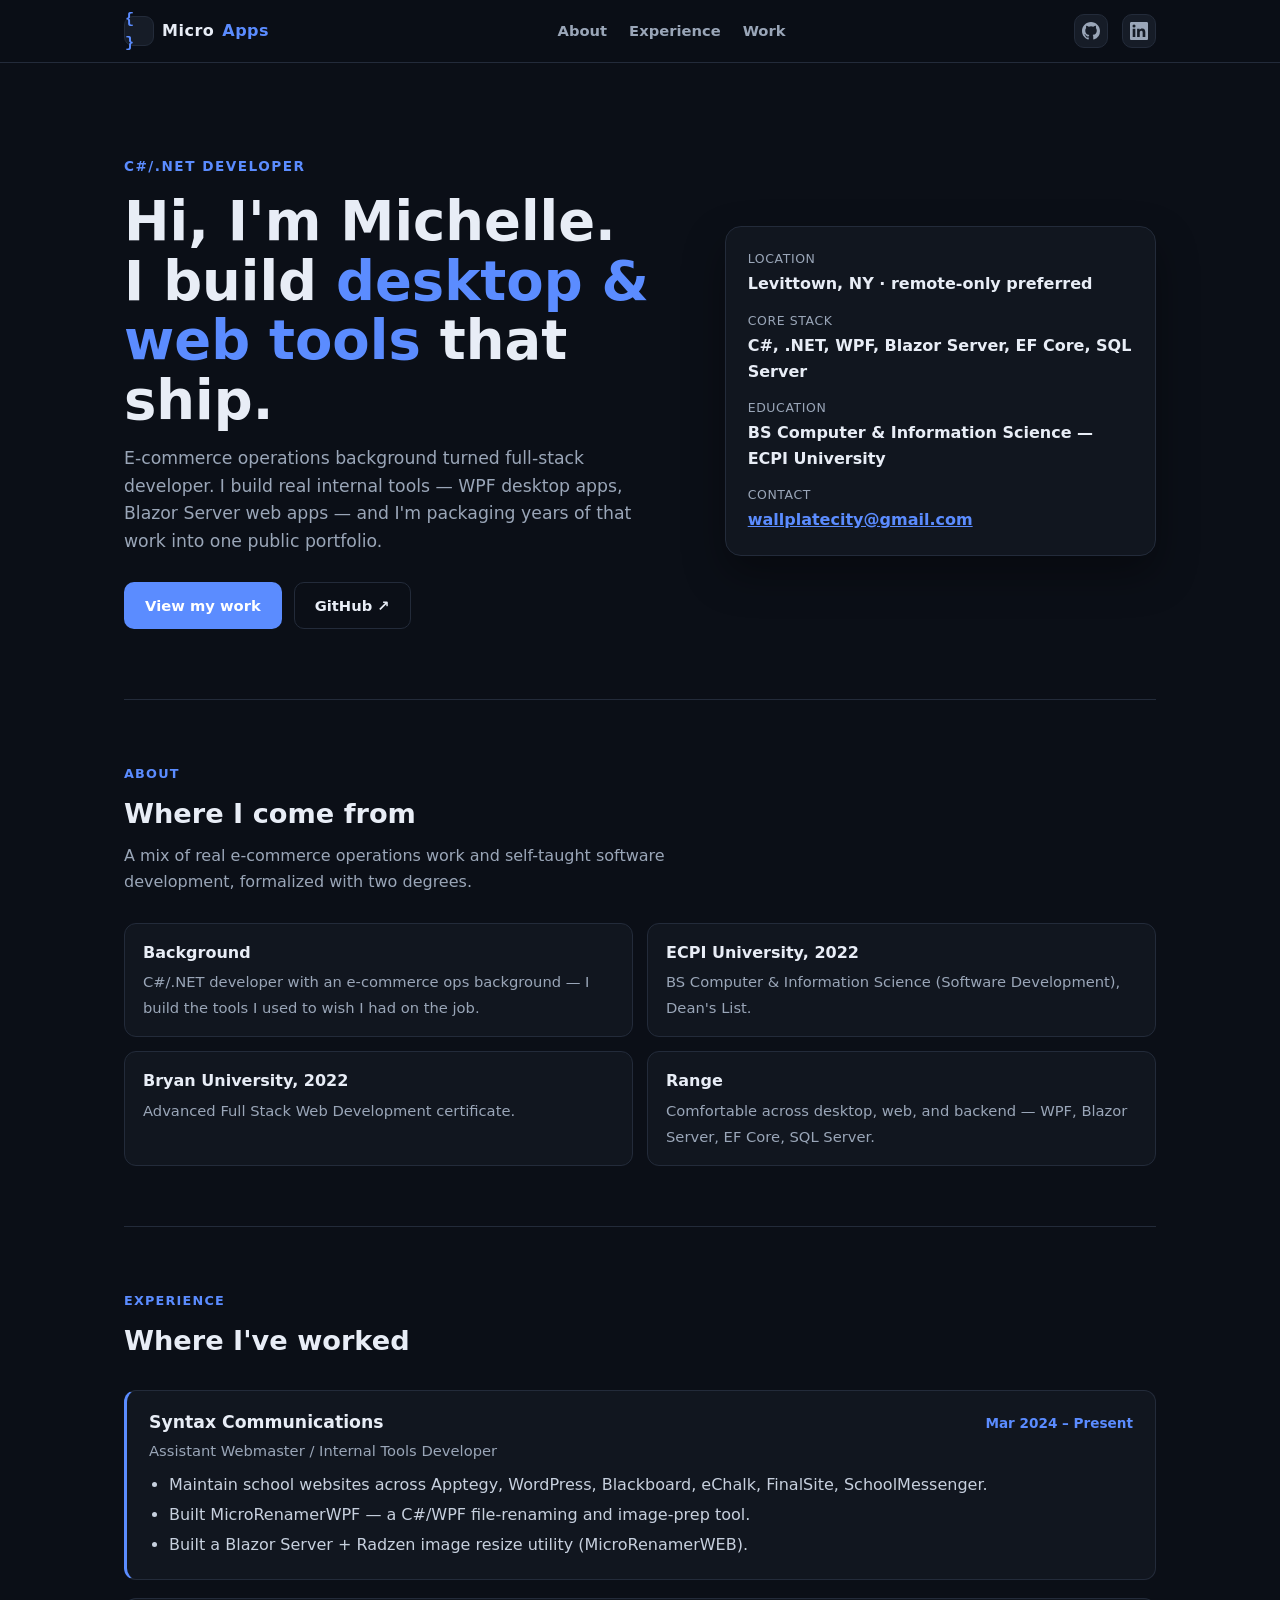
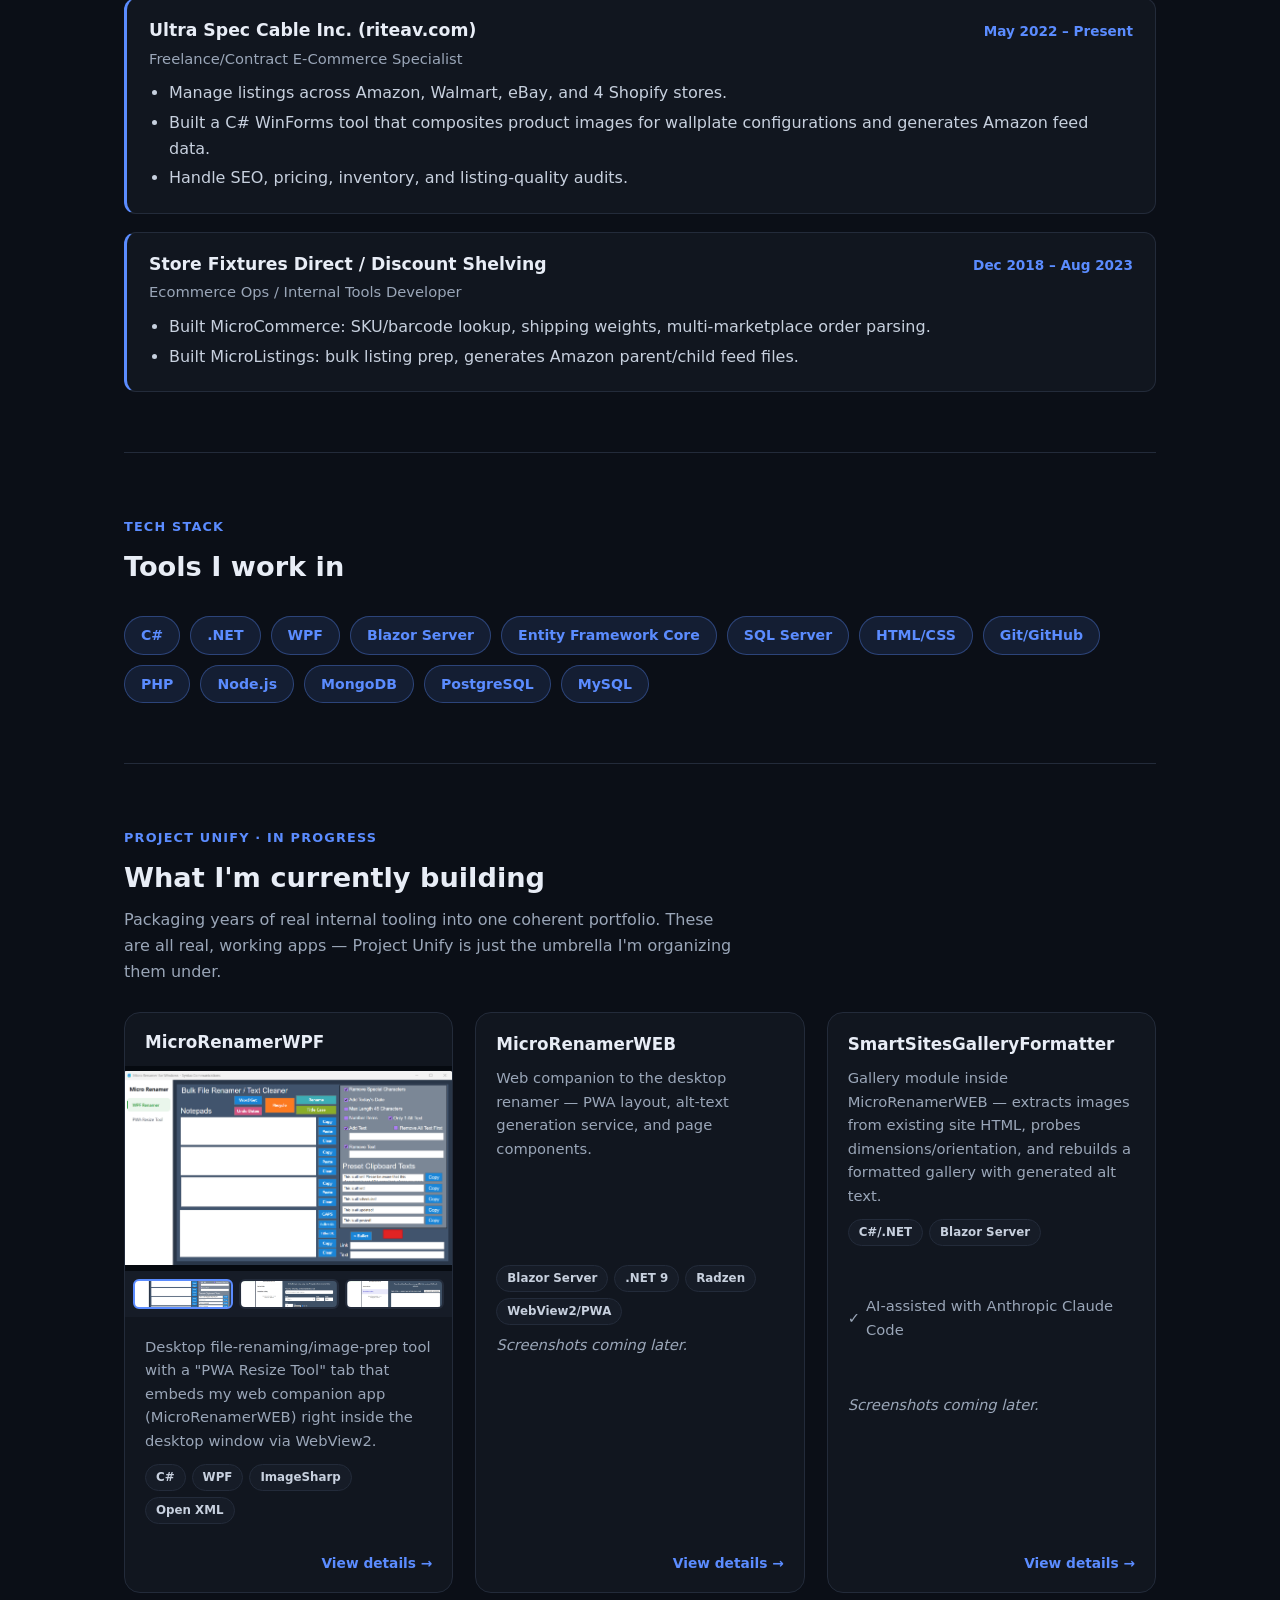
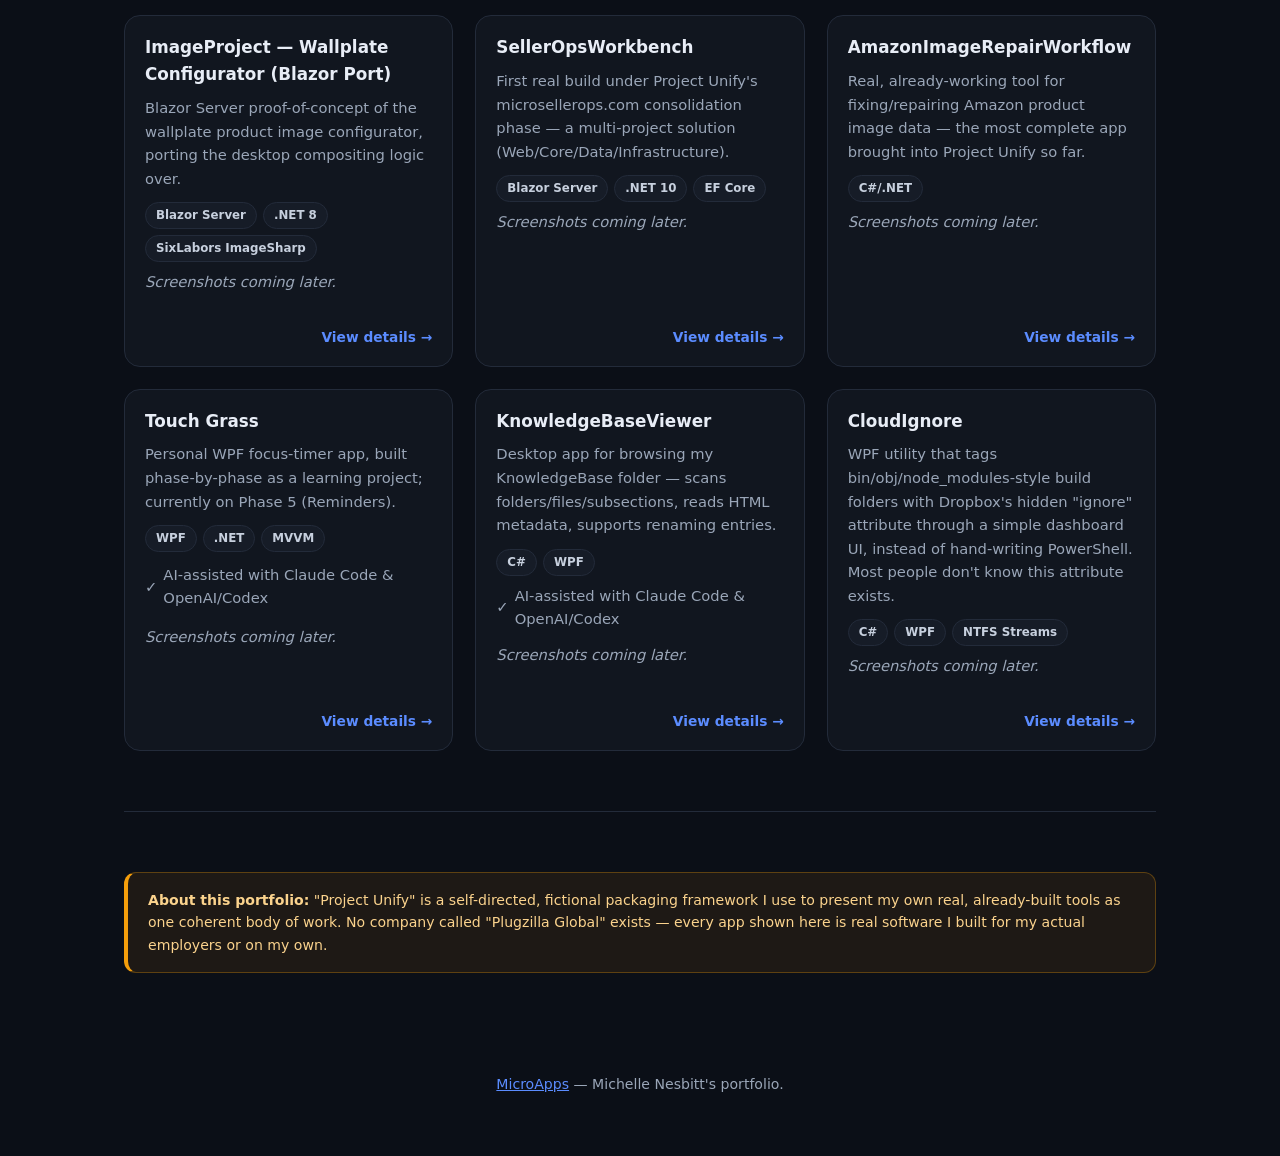
==== index.html @ 8a6542ff "Remove Contact link from nav" ====
<!DOCTYPE html>
<html lang="en">
<head>
<meta charset="UTF-8" />
<meta name="viewport" content="width=device-width, initial-scale=1" />
<title>Michelle Nesbitt — MicroApps</title>
<link rel="icon" href="favicon.svg" type="image/svg+xml" />
<link rel="stylesheet" href="styles.css" />
</head>
<body>

<a href="#main" class="skip-link">Skip to content</a>

<header class="nav">
  <div class="nav-inner">
    <a class="nav-logo" href="https://m1sh3ll.github.io/"><span class="brand-mark">{ }</span>Micro<span>Apps</span></a>
    <ul class="nav-links">
      <li><a href="#about">About</a></li>
      <li><a href="#experience">Experience</a></li>
      <li><a href="#work">Work</a></li>
    </ul>
    <div class="social-links">
      <a href="https://github.com/m1sh3ll" target="_blank" rel="noopener" aria-label="GitHub">
        <svg viewBox="0 0 16 16"><path d="M8 0C3.58 0 0 3.58 0 8c0 3.54 2.29 6.53 5.47 7.59.4.07.55-.17.55-.38 0-.19-.01-.82-.01-1.49-2.01.37-2.53-.49-2.69-.94-.09-.23-.48-.94-.82-1.13-.28-.15-.68-.52-.01-.53.63-.01 1.08.58 1.23.82.72 1.21 1.87.87 2.33.66.07-.52.28-.87.51-1.07-1.78-.2-3.64-.89-3.64-3.95 0-.87.31-1.59.82-2.15-.08-.2-.36-1.02.08-2.12 0 0 .67-.21 2.2.82a7.6 7.6 0 0 1 4 0c1.53-1.04 2.2-.82 2.2-.82.44 1.1.16 1.92.08 2.12.51.56.82 1.27.82 2.15 0 3.07-1.87 3.75-3.65 3.95.29.25.54.73.54 1.48 0 1.07-.01 1.93-.01 2.2 0 .21.15.46.55.38A8.01 8.01 0 0 0 16 8c0-4.42-3.58-8-8-8Z"/></svg>
      </a>
      <a href="https://www.linkedin.com/in/m1sh3ll3/" target="_blank" rel="noopener" aria-label="LinkedIn">
        <svg viewBox="0 0 16 16"><path d="M14.82 0H1.18C.53 0 0 .53 0 1.18v13.64C0 15.47.53 16 1.18 16h13.64c.65 0 1.18-.53 1.18-1.18V1.18C16 .53 15.47 0 14.82 0ZM4.75 13.4H2.4V6h2.35v7.4ZM3.58 4.98a1.36 1.36 0 1 1 0-2.72 1.36 1.36 0 0 1 0 2.72ZM13.6 13.4h-2.35V9.8c0-.86-.02-1.96-1.2-1.96-1.2 0-1.39.94-1.39 1.9v3.66H6.31V6h2.26v1.01h.03c.31-.59 1.08-1.21 2.22-1.21 2.37 0 2.81 1.56 2.81 3.59v3.99Z"/></svg>
      </a>
    </div>
  </div>
</header>

<main id="main">

  <section class="hero" id="top">
    <div>
      <span class="hero-eyebrow">C#/.NET Developer</span>
      <h1>Hi, I'm Michelle.<br />I build <span class="accent">desktop &amp; web tools</span> that ship.</h1>
      <p class="lead">E-commerce operations background turned full-stack developer. I build real internal tools — WPF desktop apps, Blazor Server web apps — and I'm packaging years of that work into one public portfolio.</p>
      <div class="hero-actions">
        <a class="btn btn-primary" href="#work">View my work</a>
        <a class="btn btn-secondary" href="https://github.com/m1sh3ll">GitHub ↗</a>
      </div>
    </div>
    <div class="hero-card">
      <dl>
        <div><dt>Location</dt><dd>Levittown, NY · remote-only preferred</dd></div>
        <div><dt>Core Stack</dt><dd>C#, .NET, WPF, Blazor Server, EF Core, SQL Server</dd></div>
        <div><dt>Education</dt><dd>BS Computer &amp; Information Science — ECPI University</dd></div>
        <div><dt>Contact</dt><dd><a href="mailto:wallplatecity@gmail.com">wallplatecity@gmail.com</a></dd></div>
      </dl>
    </div>
  </section>

  <section id="about">
    <div class="section-head">
      <span class="section-eyebrow">About</span>
      <h2>Where I come from</h2>
      <p>A mix of real e-commerce operations work and self-taught software development, formalized with two degrees.</p>
    </div>
    <div class="about-grid">
      <div class="about-item"><strong>Background</strong><span>C#/.NET developer with an e-commerce ops background — I build the tools I used to wish I had on the job.</span></div>
      <div class="about-item"><strong>ECPI University, 2022</strong><span>BS Computer &amp; Information Science (Software Development), Dean's List.</span></div>
      <div class="about-item"><strong>Bryan University, 2022</strong><span>Advanced Full Stack Web Development certificate.</span></div>
      <div class="about-item"><strong>Range</strong><span>Comfortable across desktop, web, and backend — WPF, Blazor Server, EF Core, SQL Server.</span></div>
    </div>
  </section>

  <section id="experience">
    <div class="section-head">
      <span class="section-eyebrow">Experience</span>
      <h2>Where I've worked</h2>
    </div>
    <div class="timeline">
      <div class="job">
        <div class="job-head"><h3>Syntax Communications</h3><span class="job-period">Mar 2024 – Present</span></div>
        <p class="job-role">Assistant Webmaster / Internal Tools Developer</p>
        <ul>
          <li>Maintain school websites across Apptegy, WordPress, Blackboard, eChalk, FinalSite, SchoolMessenger.</li>
          <li>Built MicroRenamerWPF — a C#/WPF file-renaming and image-prep tool.</li>
          <li>Built a Blazor Server + Radzen image resize utility (MicroRenamerWEB).</li>
        </ul>
      </div>
      <div class="job">
        <div class="job-head"><h3>Ultra Spec Cable Inc. (riteav.com)</h3><span class="job-period">May 2022 – Present</span></div>
        <p class="job-role">Freelance/Contract E-Commerce Specialist</p>
        <ul>
          <li>Manage listings across Amazon, Walmart, eBay, and 4 Shopify stores.</li>
          <li>Built a C# WinForms tool that composites product images for wallplate configurations and generates Amazon feed data.</li>
          <li>Handle SEO, pricing, inventory, and listing-quality audits.</li>
        </ul>
      </div>
      <div class="job">
        <div class="job-head"><h3>Store Fixtures Direct / Discount Shelving</h3><span class="job-period">Dec 2018 – Aug 2023</span></div>
        <p class="job-role">Ecommerce Ops / Internal Tools Developer</p>
        <ul>
          <li>Built MicroCommerce: SKU/barcode lookup, shipping weights, multi-marketplace order parsing.</li>
          <li>Built MicroListings: bulk listing prep, generates Amazon parent/child feed files.</li>
        </ul>
      </div>
    </div>
  </section>

  <section id="stack">
    <div class="section-head">
      <span class="section-eyebrow">Tech Stack</span>
      <h2>Tools I work in</h2>
    </div>
    <div class="skill-row">
      <span class="skill">C#</span><span class="skill">.NET</span><span class="skill">WPF</span>
      <span class="skill">Blazor Server</span><span class="skill">Entity Framework Core</span>
      <span class="skill">SQL Server</span><span class="skill">HTML/CSS</span><span class="skill">Git/GitHub</span>
      <span class="skill">PHP</span><span class="skill">Node.js</span><span class="skill">MongoDB</span>
      <span class="skill">PostgreSQL</span><span class="skill">MySQL</span>
    </div>
  </section>

  <section id="work">
    <div class="section-head">
      <span class="section-eyebrow">Project Unify · In Progress</span>
      <h2>What I'm currently building</h2>
      <p>Packaging years of real internal tooling into one coherent portfolio. These are all real, working apps — Project Unify is just the umbrella I'm organizing them under.</p>
    </div>

    <div class="project-grid">

      <article class="card">
        <div class="card-title"><h3>MicroRenamerWPF</h3></div>
        <div class="card-media" data-slideshow="mrw">
          <img id="mrwSlide1" class="active" src="images/MicroRenamerWPF-Screenshot1.png" alt="MicroRenamerWPF main renamer view" />
          <img id="mrwSlide2" src="images/MicroRenamerWPF-Screenshot2.png" alt="MicroRenamerWEB PWA tab" />
          <img id="mrwSlide3" src="images/MicroRenamerWPF-Screenshot3.png" alt="SmartSitesGalleryFormatter PWA tab" />
        </div>
        <div class="card-thumbs" data-thumbs="mrw">
          <button type="button" class="active" data-slide="mrwSlide1" style="background-image:url('images/MicroRenamerWPF-Screenshot1.png')" aria-label="Show MicroRenamerWPF"></button>
          <button type="button" data-slide="mrwSlide2" style="background-image:url('images/MicroRenamerWPF-Screenshot2.png')" aria-label="Show MicroRenamerWEB"></button>
          <button type="button" data-slide="mrwSlide3" style="background-image:url('images/MicroRenamerWPF-Screenshot3.png')" aria-label="Show SmartSitesGalleryFormatter"></button>
        </div>
        <div class="card-body">
          <p>Desktop file-renaming/image-prep tool with a "PWA Resize Tool" tab that embeds my web companion app (MicroRenamerWEB) right inside the desktop window via WebView2.</p>
          <div class="card-badges">
            <span class="card-badge">C#</span><span class="card-badge">WPF</span>
            <span class="card-badge">ImageSharp</span><span class="card-badge">Open XML</span>
          </div>
        </div>
        <div class="card-footer"><a class="card-link" href="apps/microrenamerwpf.html">View details →</a></div>
      </article>

      <article class="card">
        <div class="card-body">
          <h3>MicroRenamerWEB</h3>
          <p>Web companion to the desktop renamer — PWA layout, alt-text generation service, and page components.</p>
          <div class="card-badges">
            <span class="card-badge">Blazor Server</span><span class="card-badge">.NET 9</span>
            <span class="card-badge">Radzen</span><span class="card-badge">WebView2/PWA</span>
          </div>
          <p class="coming-later">Screenshots coming later.</p>
        </div>
        <div class="card-footer"><a class="card-link" href="apps/microrenamerweb.html">View details →</a></div>
      </article>

      <article class="card">
        <div class="card-body">
          <h3>SmartSitesGalleryFormatter</h3>
          <p>Gallery module inside MicroRenamerWEB — extracts images from existing site HTML, probes dimensions/orientation, and rebuilds a formatted gallery with generated alt text.</p>
          <div class="card-badges">
            <span class="card-badge">C#/.NET</span><span class="card-badge">Blazor Server</span>
          </div>
          <p class="ai-note">AI-assisted with Anthropic Claude Code</p>
          <p class="coming-later">Screenshots coming later.</p>
        </div>
        <div class="card-footer"><a class="card-link" href="apps/smartsitesgalleryformatter.html">View details →</a></div>
      </article>

      <article class="card">
        <div class="card-body">
          <h3>ImageProject — Wallplate Configurator (Blazor Port)</h3>
          <p>Blazor Server proof-of-concept of the wallplate product image configurator, porting the desktop compositing logic over.</p>
          <div class="card-badges">
            <span class="card-badge">Blazor Server</span><span class="card-badge">.NET 8</span>
            <span class="card-badge">SixLabors ImageSharp</span>
          </div>
          <p class="coming-later">Screenshots coming later.</p>
        </div>
        <div class="card-footer"><a class="card-link" href="apps/imageproject.html">View details →</a></div>
      </article>

      <article class="card">
        <div class="card-body">
          <h3>SellerOpsWorkbench</h3>
          <p>First real build under Project Unify's microsellerops.com consolidation phase — a multi-project solution (Web/Core/Data/Infrastructure).</p>
          <div class="card-badges">
            <span class="card-badge">Blazor Server</span><span class="card-badge">.NET 10</span><span class="card-badge">EF Core</span>
          </div>
          <p class="coming-later">Screenshots coming later.</p>
        </div>
        <div class="card-footer"><a class="card-link" href="apps/sellerops-workbench.html">View details →</a></div>
      </article>

      <article class="card">
        <div class="card-body">
          <h3>AmazonImageRepairWorkflow</h3>
          <p>Real, already-working tool for fixing/repairing Amazon product image data — the most complete app brought into Project Unify so far.</p>
          <div class="card-badges"><span class="card-badge">C#/.NET</span></div>
          <p class="coming-later">Screenshots coming later.</p>
        </div>
        <div class="card-footer"><a class="card-link" href="apps/amazonimagerepairworkflow.html">View details →</a></div>
      </article>

      <article class="card">
        <div class="card-body">
          <h3>Touch Grass</h3>
          <p>Personal WPF focus-timer app, built phase-by-phase as a learning project; currently on Phase 5 (Reminders).</p>
          <div class="card-badges">
            <span class="card-badge">WPF</span><span class="card-badge">.NET</span><span class="card-badge">MVVM</span>
          </div>
          <p class="ai-note">AI-assisted with Claude Code &amp; OpenAI/Codex</p>
          <p class="coming-later">Screenshots coming later.</p>
        </div>
        <div class="card-footer"><a class="card-link" href="apps/touchgrass.html">View details →</a></div>
      </article>

      <article class="card">
        <div class="card-body">
          <h3>KnowledgeBaseViewer</h3>
          <p>Desktop app for browsing my KnowledgeBase folder — scans folders/files/subsections, reads HTML metadata, supports renaming entries.</p>
          <div class="card-badges"><span class="card-badge">C#</span><span class="card-badge">WPF</span></div>
          <p class="ai-note">AI-assisted with Claude Code &amp; OpenAI/Codex</p>
          <p class="coming-later">Screenshots coming later.</p>
        </div>
        <div class="card-footer"><a class="card-link" href="apps/knowledgebaseviewer.html">View details →</a></div>
      </article>

      <article class="card">
        <div class="card-body">
          <h3>CloudIgnore</h3>
          <p>WPF utility that tags bin/obj/node_modules-style build folders with Dropbox's hidden "ignore" attribute through a simple dashboard UI, instead of hand-writing PowerShell. Most people don't know this attribute exists.</p>
          <div class="card-badges"><span class="card-badge">C#</span><span class="card-badge">WPF</span><span class="card-badge">NTFS Streams</span></div>
          <p class="coming-later">Screenshots coming later.</p>
        </div>
        <div class="card-footer"><a class="card-link" href="apps/cloudignore.html">View details →</a></div>
      </article>

    </div>
  </section>

  <section id="contact">
    <div class="disclosure">
      <strong>About this portfolio:</strong> "Project Unify" is a self-directed, fictional packaging framework I use to present my own real, already-built tools as one coherent body of work. No company called "Plugzilla Global" exists — every app shown here is real software I built for my actual employers or on my own.
    </div>
  </section>

</main>

<footer><a href="https://m1sh3ll.github.io/" target="_blank" rel="noopener">MicroApps</a> — Michelle Nesbitt's portfolio.</footer>

<script src="script.js"></script>

</body>
</html>
---- styles.css ----
:root {
  --bg: #0b0f17;
  --paper: #11161f;
  --paper-soft: #161c27;
  --ink: #e8edf6;
  --muted: #9aa6b8;
  --line: #232b3a;
  --accent: #5b8cff;
  --accent-soft: rgba(91, 140, 255, 0.12);
  --accent-line: rgba(91, 140, 255, 0.35);
  --success: #34d399;
  --warning: #f59e0b;
  --shadow: 0 18px 40px rgba(0,0,0,0.35);
  --radius: 16px;
}

* { box-sizing: border-box; }
html { scroll-behavior: smooth; }
body {
  margin: 0;
  background: var(--bg);
  color: var(--ink);
  font-family: "Segoe UI", system-ui, Arial, sans-serif;
  line-height: 1.6;
}

a { color: var(--accent); }

.skip-link {
  position: absolute; left: -999px; top: 0;
  background: var(--accent); color: #fff; padding: 10px 16px; border-radius: 8px; z-index: 100;
}
.skip-link:focus { left: 12px; top: 12px; }

:focus-visible { outline: 2px solid var(--accent); outline-offset: 3px; }

/* ---------- Nav ---------- */
header.nav {
  position: sticky; top: 0; z-index: 20;
  background: rgba(11, 15, 23, 0.85);
  backdrop-filter: blur(10px);
  border-bottom: 1px solid var(--line);
}
.nav-inner {
  max-width: 1080px; margin: 0 auto;
  display: flex; align-items: center; justify-content: space-between;
  padding: 14px 24px;
}
.nav-logo { display: inline-flex; align-items: center; gap: 8px; font-weight: 800; color: var(--ink); text-decoration: none; letter-spacing: 0.5px; }
.nav-logo span { color: var(--accent); }
.brand-mark {
  display: inline-flex; align-items: center; justify-content: center;
  width: 30px; height: 30px; border-radius: 9px; background: var(--paper-soft);
  border: 1px solid var(--line); color: var(--accent);
  font-family: Consolas, monospace; font-weight: 800; font-size: 0.95rem;
}
.nav-links { display: flex; gap: 22px; list-style: none; margin: 0; padding: 0; }
.nav-links a { color: var(--muted); text-decoration: none; font-weight: 600; font-size: 0.92rem; }
.nav-links a:hover { color: var(--ink); }
.nav-cta {
  background: var(--accent); color: #fff; padding: 8px 16px; border-radius: 999px;
  font-weight: 700; font-size: 0.88rem; text-decoration: none;
}
.nav-toggle { display: none; }

.social-links { display: flex; align-items: center; gap: 14px; }
.social-links a {
  display: inline-flex; align-items: center; justify-content: center;
  width: 34px; height: 34px; border-radius: 10px;
  color: var(--muted); border: 1px solid var(--line); background: var(--paper-soft, var(--paper));
  transition: color 0.15s ease, border-color 0.15s ease;
}
.social-links a:hover { color: var(--accent); border-color: var(--accent-line); }
.social-links svg { width: 18px; height: 18px; fill: currentColor; }

.detail-topbar { display: flex; align-items: center; justify-content: space-between; margin: 24px 0 0; }
.detail-topbar .back-link { margin: 0; }

/* ---------- Hero ---------- */
main { max-width: 1080px; margin: 0 auto; padding: 0 24px; }

.hero {
  padding: 90px 0 70px;
  display: grid;
  grid-template-columns: 1.3fr 1fr;
  gap: 40px;
  align-items: center;
}
.hero-eyebrow {
  display: inline-block; color: var(--accent); font-weight: 700; font-size: 0.85rem;
  letter-spacing: 1.5px; text-transform: uppercase; margin-bottom: 14px;
}
.hero h1 { font-size: clamp(2.2rem, 5vw, 3.4rem); margin: 0 0 14px; line-height: 1.1; }
.hero h1 .accent { color: var(--accent); }
.hero p.lead { color: var(--muted); font-size: 1.08rem; max-width: 520px; margin: 0 0 26px; }
.hero-actions { display: flex; gap: 12px; flex-wrap: wrap; }
.btn {
  display: inline-flex; align-items: center; gap: 8px;
  padding: 11px 20px; border-radius: 10px; font-weight: 700; font-size: 0.92rem;
  text-decoration: none; border: 1px solid transparent;
}
.btn-primary { background: var(--accent); color: #fff; }
.btn-primary:hover { background: #4877e6; }
.btn-secondary { background: transparent; color: var(--ink); border-color: var(--line); }
.btn-secondary:hover { border-color: var(--accent); color: var(--accent); }

.hero-card {
  background: var(--paper); border: 1px solid var(--line); border-radius: var(--radius);
  padding: 22px; box-shadow: var(--shadow);
}
.hero-card dl { margin: 0; display: grid; gap: 14px; }
.hero-card dt { font-size: 0.78rem; color: var(--muted); text-transform: uppercase; letter-spacing: 0.6px; margin-bottom: 2px; }
.hero-card dd { margin: 0; font-weight: 650; }

/* ---------- Section shell ---------- */
section { padding: 60px 0; border-top: 1px solid var(--line); }
section:first-of-type { border-top: none; }
.section-head { margin-bottom: 28px; }
.section-eyebrow { color: var(--accent); font-weight: 700; font-size: 0.8rem; letter-spacing: 1.2px; text-transform: uppercase; }
.section-head h2 { margin: 6px 0 8px; font-size: 1.7rem; }
.section-head p { color: var(--muted); margin: 0; max-width: 620px; }

/* ---------- About ---------- */
.about-grid { display: grid; grid-template-columns: repeat(2, 1fr); gap: 14px; }
.about-item {
  background: var(--paper); border: 1px solid var(--line); border-radius: 12px; padding: 16px 18px;
}
.about-item strong { display: block; color: var(--ink); margin-bottom: 4px; }
.about-item span { color: var(--muted); font-size: 0.92rem; }

/* ---------- Experience timeline ---------- */
.timeline { display: grid; gap: 18px; }
.job {
  background: var(--paper); border: 1px solid var(--line); border-left: 3px solid var(--accent);
  border-radius: 12px; padding: 18px 22px;
}
.job-head { display: flex; justify-content: space-between; align-items: baseline; gap: 12px; flex-wrap: wrap; }
.job h3 { margin: 0; font-size: 1.08rem; }
.job-period { color: var(--accent); font-size: 0.85rem; font-weight: 700; }
.job-role { color: var(--muted); font-size: 0.92rem; margin: 2px 0 10px; }
.job ul { margin: 0; padding-left: 20px; color: #c7d0de; }
.job li { margin: 4px 0; }

/* ---------- Skills ---------- */
.skill-row { display: flex; flex-wrap: wrap; gap: 10px; }
.skill {
  background: var(--accent-soft); border: 1px solid var(--accent-line); color: var(--accent);
  border-radius: 999px; padding: 7px 16px; font-size: 0.88rem; font-weight: 650;
}

/* ---------- Project grid ---------- */
.project-grid { display: grid; grid-template-columns: repeat(auto-fit, minmax(300px, 1fr)); gap: 22px; }
.card {
  background: var(--paper); border: 1px solid var(--line); border-radius: var(--radius);
  overflow: hidden; display: flex; flex-direction: column;
  transition: transform 0.18s ease, border-color 0.18s ease;
}
.card:hover { transform: translateY(-4px); border-color: var(--accent-line); }
.card-title { padding: 16px 20px 0; }
.card-title h3 { margin: 0; font-size: 1.05rem; color: var(--ink); }
.card-media {
  position: relative; aspect-ratio: 16/10; background: #060a10; overflow: hidden;
  margin-top: 10px;
}
.card-media img {
  position: absolute; inset: 0; width: 100%; height: 100%; object-fit: contain;
  opacity: 0; transition: opacity 0.25s ease;
}
.card-media img.active { opacity: 1; }
.card-thumbs { display: flex; gap: 6px; padding: 8px; background: var(--paper-soft); }
.card-thumbs button {
  flex: 1; height: 30px; border-radius: 6px; border: 2px solid var(--line);
  background-size: cover; background-position: center; cursor: pointer; padding: 0;
}
.card-thumbs button.active, .card-thumbs button:hover { border-color: var(--accent); }
.card-thumbs button:focus-visible { outline: 2px solid var(--accent); outline-offset: 2px; }
.card-body { padding: 18px 20px 20px; flex: 1; display: flex; flex-direction: column; }
.card-body h3 { margin: 0 0 8px; font-size: 1.05rem; }
.card-body p { color: var(--muted); font-size: 0.92rem; margin: 0 0 12px; flex: 1; }
.card-badges { display: flex; flex-wrap: wrap; gap: 6px; margin-bottom: 8px; }
.card-badge { background: var(--paper-soft); border: 1px solid var(--line); color: #c7d0de; border-radius: 999px; padding: 3px 10px; font-size: 0.74rem; font-weight: 600; }
.ai-note { display: flex; align-items: center; gap: 6px; font-size: 0.8rem; color: var(--success); margin-top: 4px; }
.ai-note::before { content: "✓"; font-weight: 800; }

.coming-later { font-size: 0.78rem; color: var(--muted); font-style: italic; margin: 4px 0 0; }
.card-footer { display: flex; justify-content: flex-end; padding: 0 20px 18px; }
.card-link {
  font-weight: 700; font-size: 0.86rem; text-decoration: none; color: var(--accent);
  display: inline-flex; align-items: center; gap: 4px;
}
.card-link:hover { text-decoration: underline; }

/* ---------- Disclosure / footer ---------- */
.disclosure {
  background: rgba(245, 158, 11, 0.08); border: 1px solid rgba(245, 158, 11, 0.3);
  border-left: 4px solid var(--warning); border-radius: 12px; padding: 16px 20px;
  color: #fbd38d; font-size: 0.88rem;
}
footer { text-align: center; color: var(--muted); padding: 40px 0 60px; font-size: 0.88rem; }

@media (max-width: 860px) {
  .hero { grid-template-columns: 1fr; padding-top: 50px; }
  .about-grid { grid-template-columns: 1fr; }
  .nav-links { display: none; }
}

/* ---------- App detail pages ---------- */
.back-link { display: inline-flex; align-items: center; gap: 6px; font-weight: 700; font-size: 0.9rem; text-decoration: none; color: var(--muted); margin: 32px 0 10px; }
.back-link:hover { color: var(--accent); }

.detail-hero { padding: 10px 0 30px; }
.detail-hero h1 { font-size: clamp(1.8rem, 4vw, 2.6rem); margin: 8px 0 10px; }
.detail-hero p.lead { color: var(--muted); font-size: 1.04rem; max-width: 640px; margin: 0 0 16px; }

.detail-slideshow {
  position: relative; width: 100%; aspect-ratio: 16/9; margin: 0 0 12px;
  border-radius: var(--radius); overflow: hidden; border: 1px solid var(--line);
  box-shadow: var(--shadow); background: #060a10;
}
.detail-slideshow img {
  position: absolute; inset: 0; width: 100%; height: 100%; object-fit: contain;
  opacity: 0; transition: opacity 0.25s ease;
}
.detail-slideshow img.active { opacity: 1; }
.detail-placeholder {
  position: absolute; inset: 0; display: flex; align-items: center; justify-content: center;
  flex-direction: column; gap: 8px; color: var(--muted);
}
.detail-placeholder .icon { font-size: 2.4rem; }
.detail-thumbs { display: flex; gap: 8px; margin-bottom: 28px; }
.detail-thumbs button {
  flex: 1; height: 64px; border-radius: 10px; border: 2px solid var(--line);
  background-size: cover; background-position: center; cursor: pointer; padding: 0; background-color: var(--paper-soft);
}
.detail-thumbs button.active, .detail-thumbs button:hover { border-color: var(--accent); }

.mockup-frame {
  background: #dbe4f0; border-radius: 28px; padding: 14px;
  box-shadow: 0 30px 70px rgba(0,0,0,0.45); border: 1px solid #c7d2e3;
  margin-bottom: 28px; overflow: auto;
}
.mockup-frame img { width: 100%; border-radius: 18px; display: block; }

/* ---------- Detail page footer sections (Core MVP / Employer Skills / Future Features) ---------- */
.sections { display: grid; gap: 18px; grid-template-columns: repeat(3, minmax(0, 1fr)); margin-top: 10px; }
.section-card {
  background: var(--paper); border: 1px solid var(--line); border-radius: 20px; padding: 20px;
}
.section-card h3 { margin: 0 0 12px; font-size: 1.02rem; color: var(--ink); }
.section-card ul { color: var(--muted); line-height: 1.7; padding-left: 20px; margin: 0; font-size: 0.92rem; }

@media (max-width: 860px) {
  .sections { grid-template-columns: 1fr; }
}
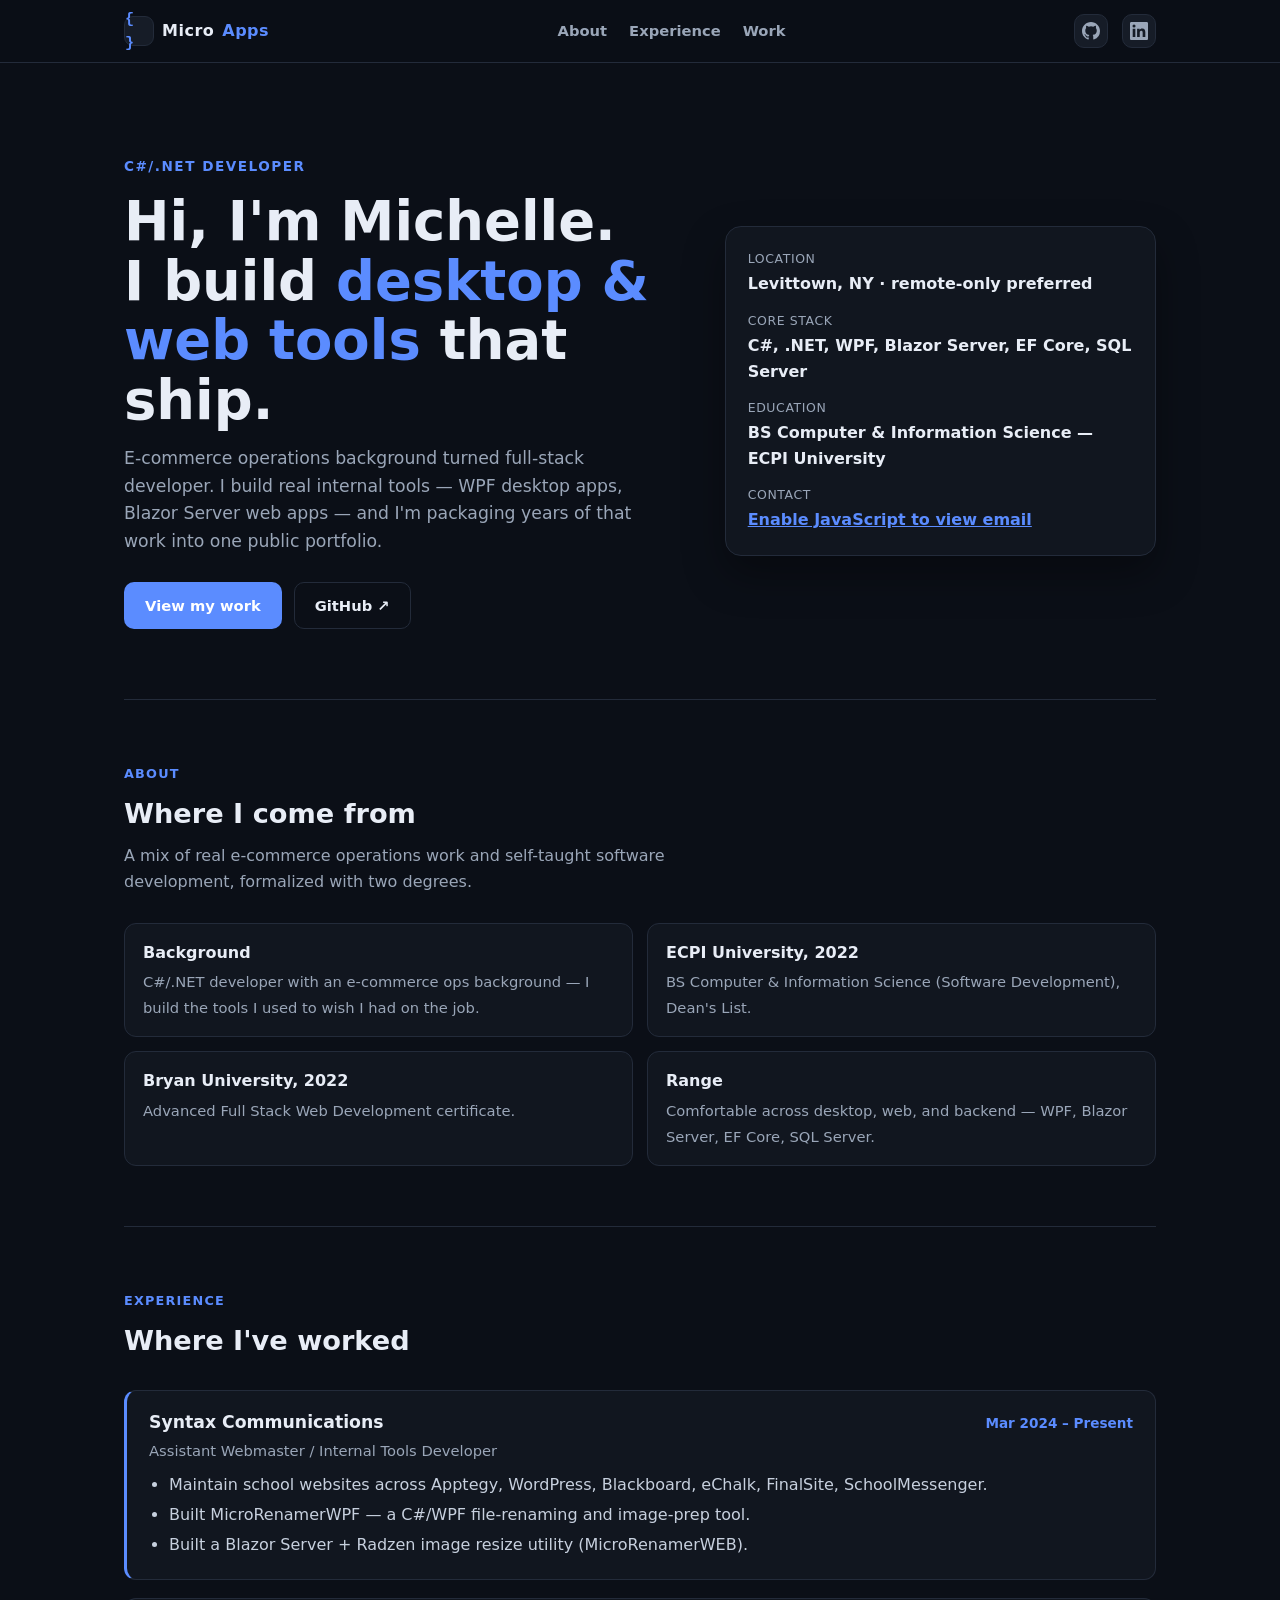
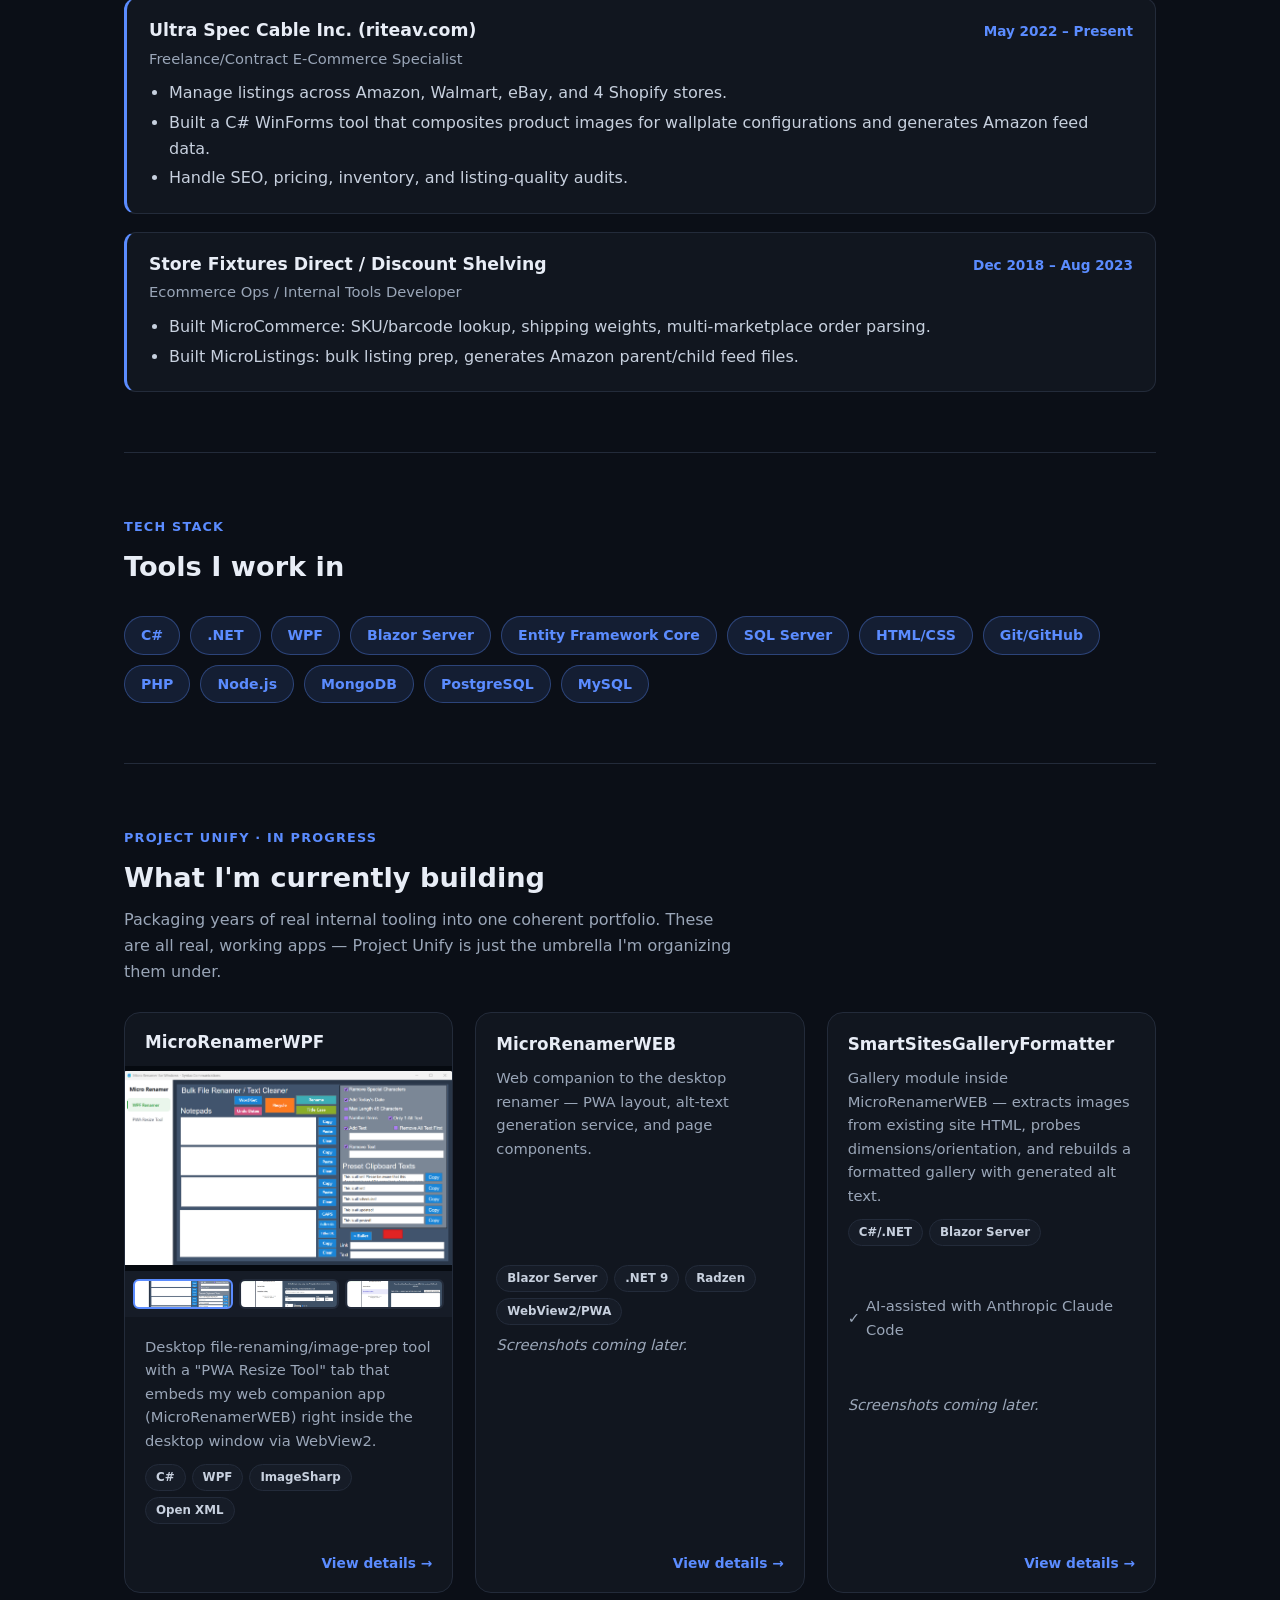
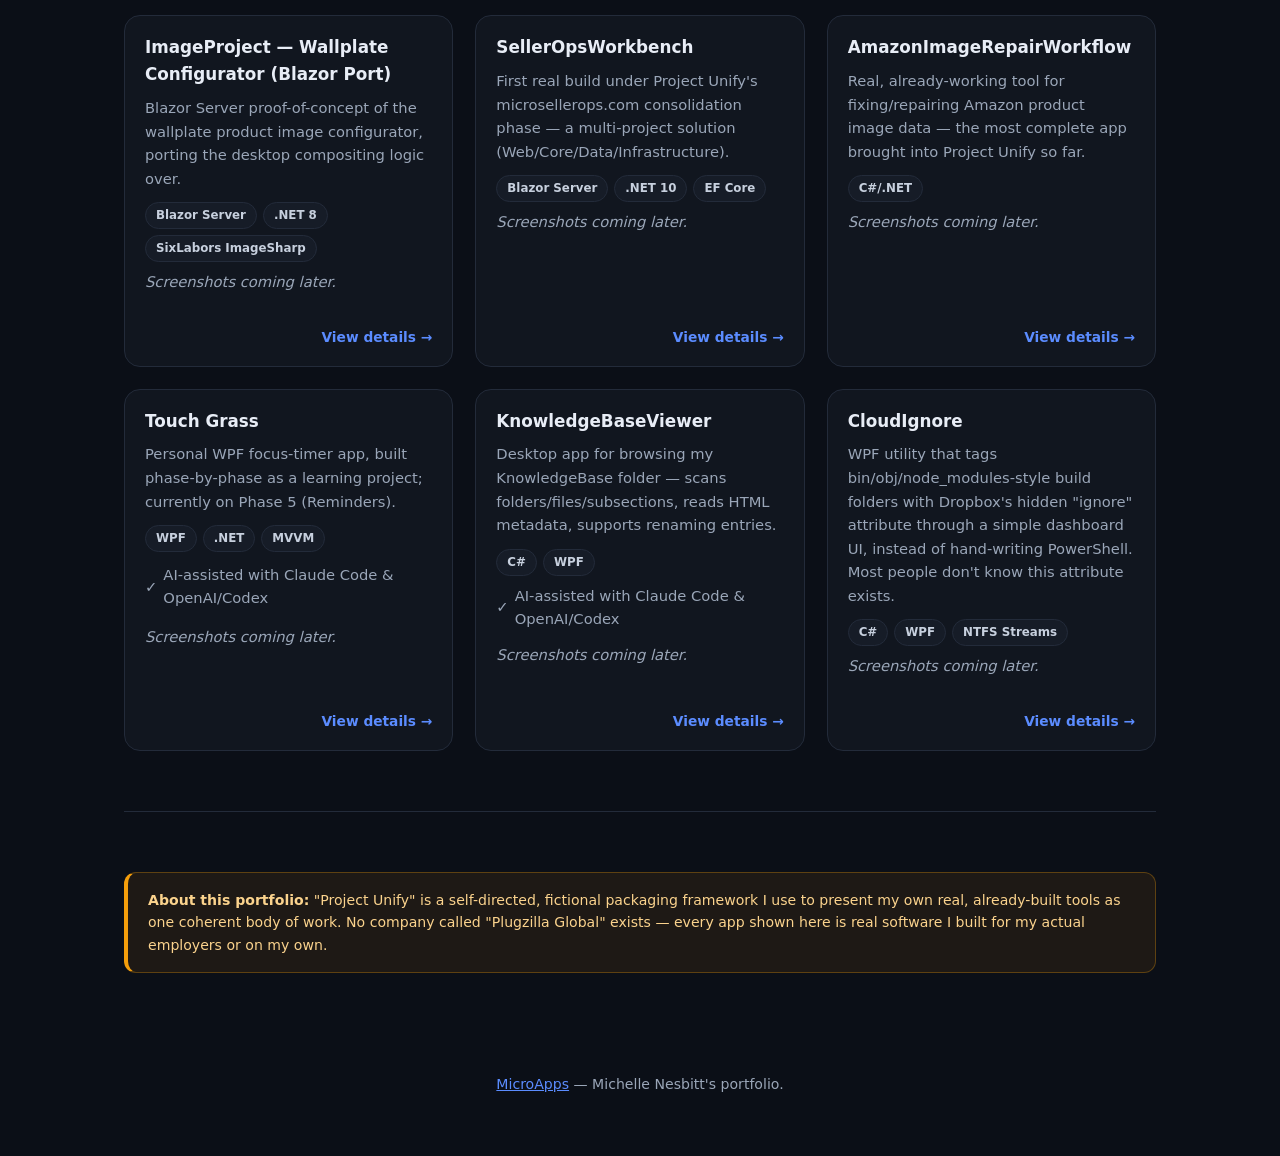
==== commit 82d3c353: "Obfuscate email address against scraper bots" ====
--- a/index.html
+++ b/index.html
@@ -47,7 +47,7 @@
         <div><dt>Location</dt><dd>Levittown, NY · remote-only preferred</dd></div>
         <div><dt>Core Stack</dt><dd>C#, .NET, WPF, Blazor Server, EF Core, SQL Server</dd></div>
         <div><dt>Education</dt><dd>BS Computer &amp; Information Science — ECPI University</dd></div>
-        <div><dt>Contact</dt><dd><a href="mailto:wallplatecity@gmail.com">wallplatecity@gmail.com</a></dd></div>
+        <div><dt>Contact</dt><dd><a class="email-link" data-rev="moc.liamg@yticetalpllaw" href="#">Enable JavaScript to view email</a></dd></div>
       </dl>
     </div>
   </section>
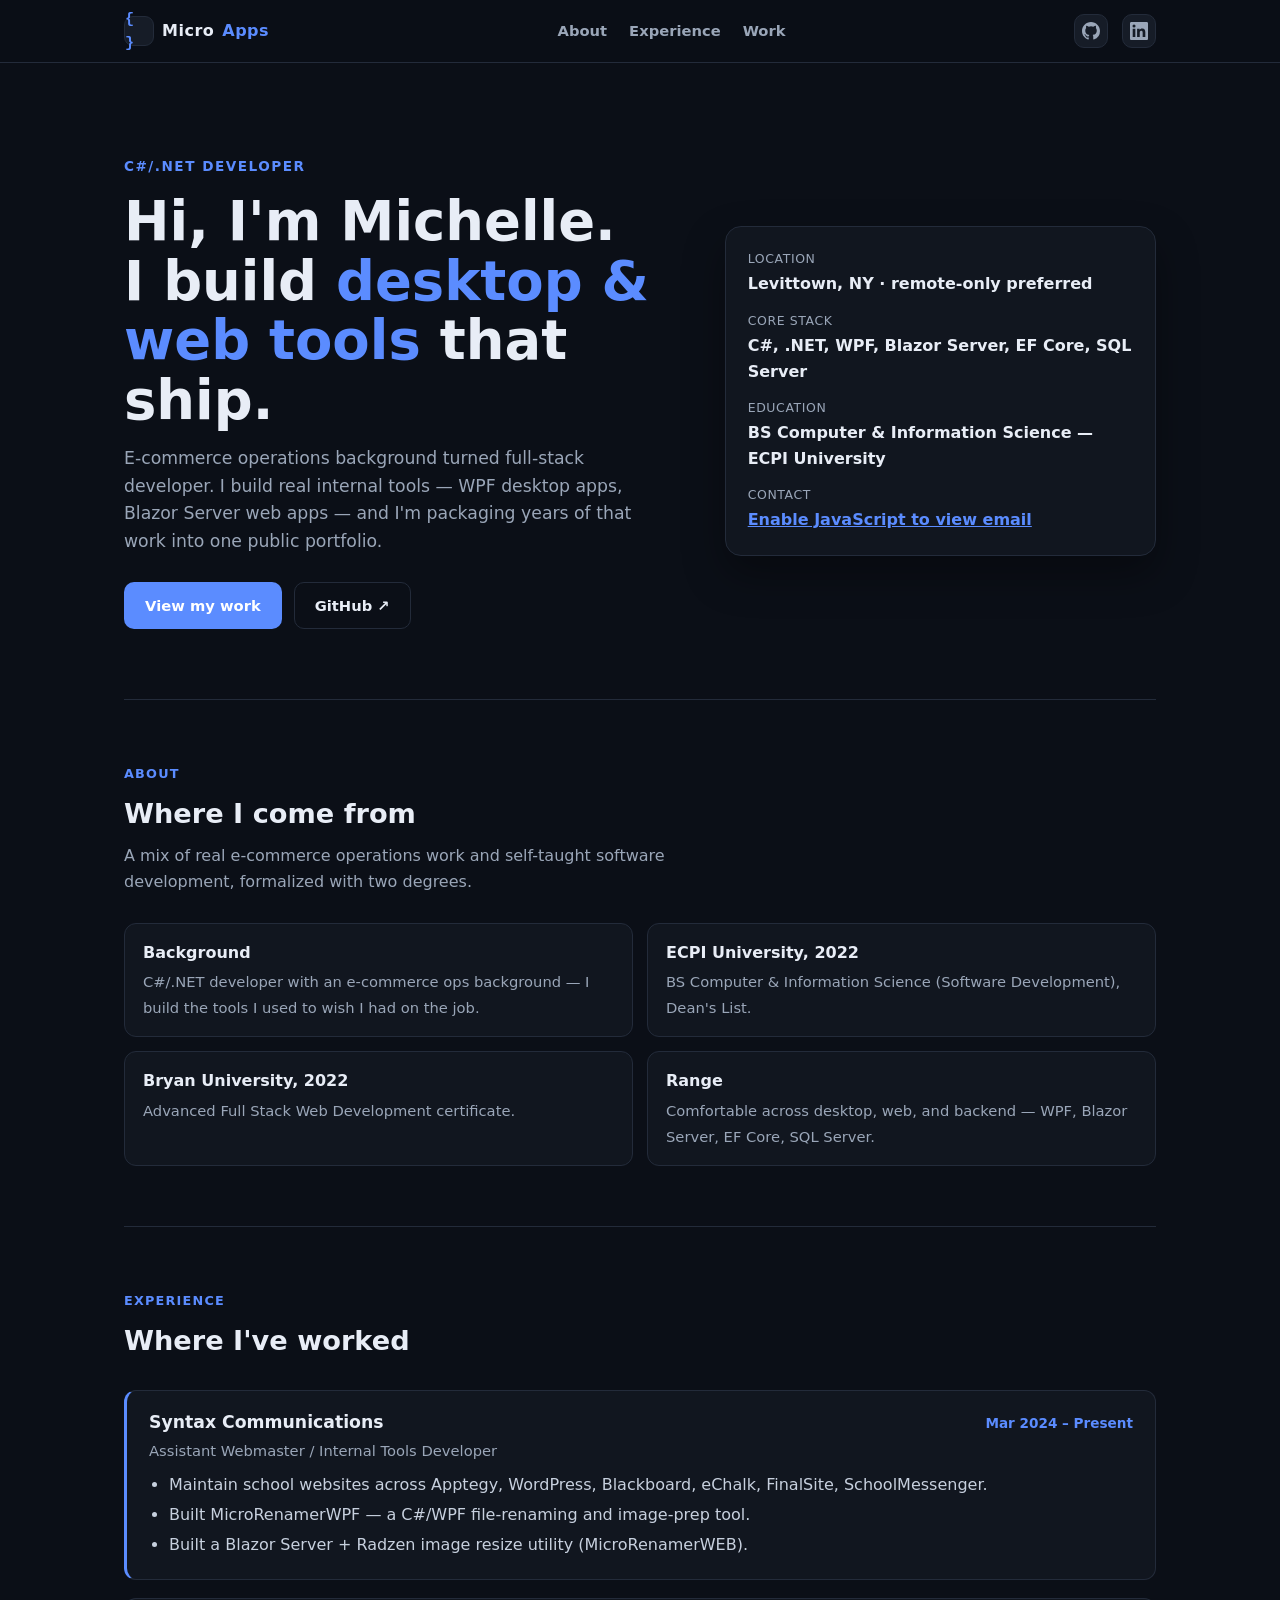
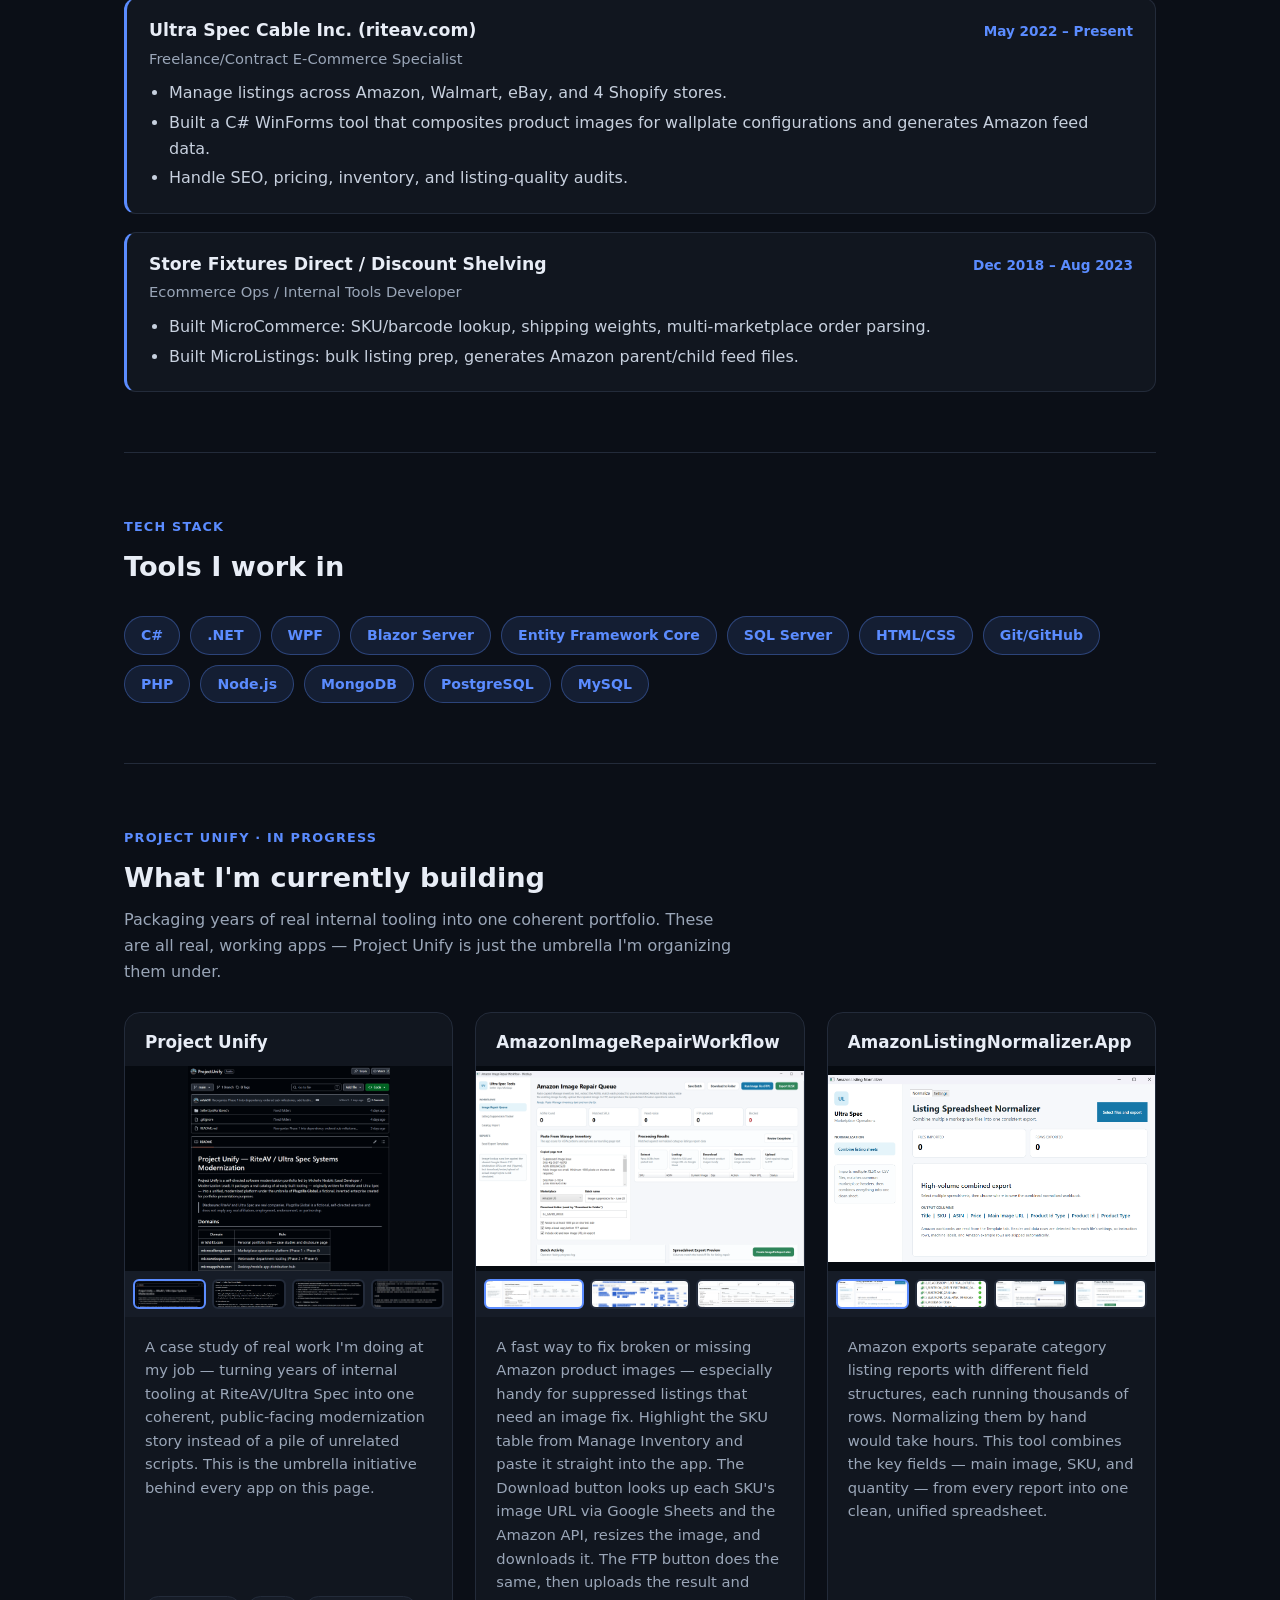
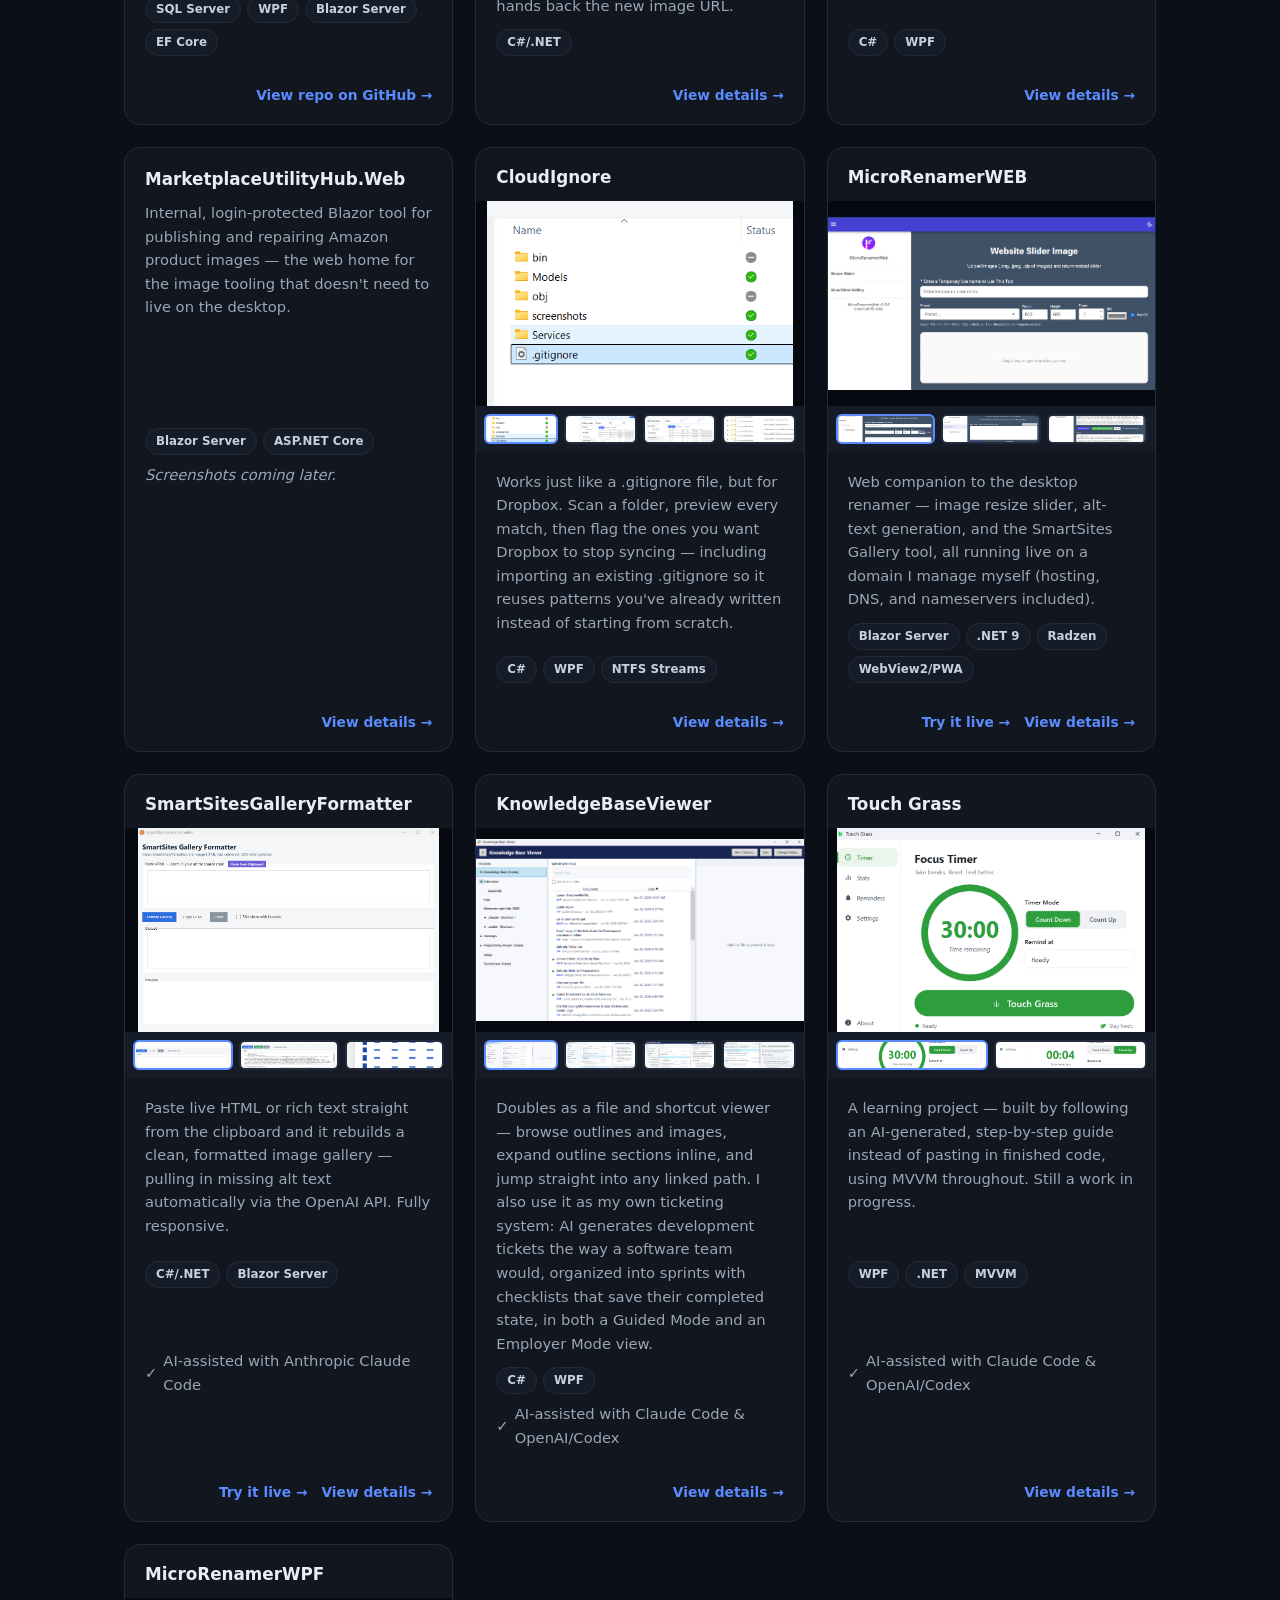
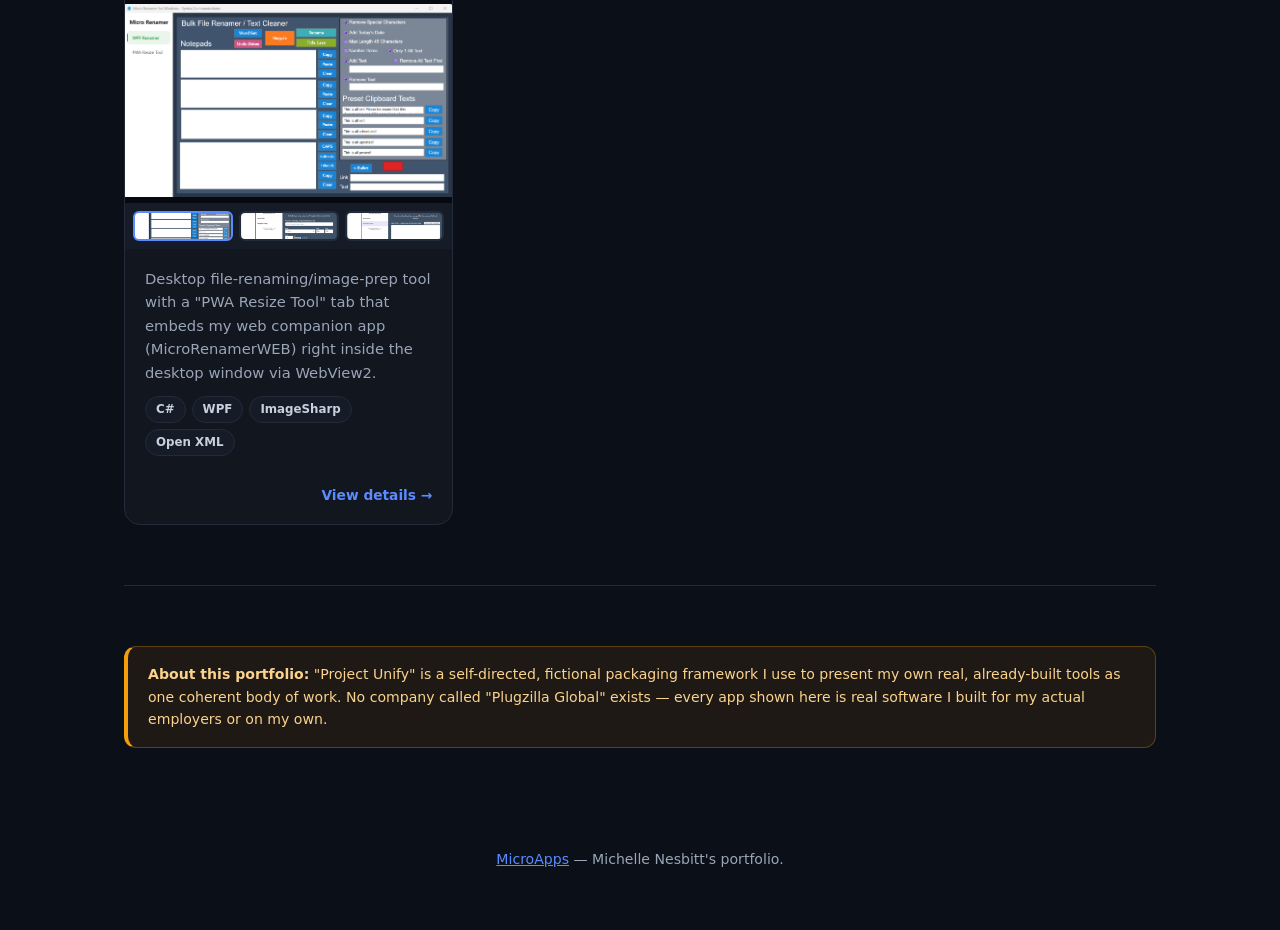
==== commit 2d097e92: "Add real screenshots, rewrite descriptions, add AmazonListingNormalizer.App and MarketplaceUtilityHu" ====
--- a/index.html
+++ b/index.html
@@ -125,6 +125,177 @@
     <div class="project-grid">
 
       <article class="card">
+        <div class="card-title"><h3>Project Unify</h3></div>
+        <div class="card-media" data-slideshow="pu">
+          <img id="puSlide1" class="active" src="images/ProjectUnify-Screenshot1.png" alt="Project Unify GitHub repository README" />
+          <img id="puSlide2" src="images/ProjectUnify-Screenshot2.png" alt="Project Unify case study" />
+          <img id="puSlide3" src="images/ProjectUnify-Screenshot3.png" alt="Project Unify case study" />
+          <img id="puSlide4" src="images/ProjectUnify-Screenshot4.png" alt="Project Unify case study" />
+        </div>
+        <div class="card-thumbs" data-thumbs="pu">
+          <button type="button" class="active" data-slide="puSlide1" style="background-image:url('images/ProjectUnify-Screenshot1.png')" aria-label="Show screenshot 1"></button>
+          <button type="button" data-slide="puSlide2" style="background-image:url('images/ProjectUnify-Screenshot2.png')" aria-label="Show screenshot 2"></button>
+          <button type="button" data-slide="puSlide3" style="background-image:url('images/ProjectUnify-Screenshot3.png')" aria-label="Show screenshot 3"></button>
+          <button type="button" data-slide="puSlide4" style="background-image:url('images/ProjectUnify-Screenshot4.png')" aria-label="Show screenshot 4"></button>
+        </div>
+        <div class="card-body">
+          <p>A case study of real work I'm doing at my job — turning years of internal tooling at RiteAV/Ultra Spec into one coherent, public-facing modernization story instead of a pile of unrelated scripts. This is the umbrella initiative behind every app on this page.</p>
+          <div class="card-badges"><span class="card-badge">SQL Server</span><span class="card-badge">WPF</span><span class="card-badge">Blazor Server</span><span class="card-badge">EF Core</span></div>
+        </div>
+        <div class="card-footer"><a class="card-link" href="https://github.com/m1sh3ll/ProjectUnify" target="_blank" rel="noopener">View repo on GitHub →</a></div>
+      </article>
+
+      <article class="card">
+        <div class="card-title"><h3>AmazonImageRepairWorkflow</h3></div>
+        <div class="card-media" data-slideshow="airw">
+          <img id="airwSlide1" class="active" src="images/AmazonImageRepairWorkflow-Screenshot1.png" alt="AmazonImageRepairWorkflow main screen" />
+          <img id="airwSlide2" src="images/AmazonImageRepairWorkflow-Screenshot2.png" alt="AmazonImageRepairWorkflow in use" />
+          <img id="airwSlide3" src="images/AmazonImageRepairWorkflow-Screenshot3.png" alt="AmazonImageRepairWorkflow in use" />
+        </div>
+        <div class="card-thumbs" data-thumbs="airw">
+          <button type="button" class="active" data-slide="airwSlide1" style="background-image:url('images/AmazonImageRepairWorkflow-Screenshot1.png')" aria-label="Show screenshot 1"></button>
+          <button type="button" data-slide="airwSlide2" style="background-image:url('images/AmazonImageRepairWorkflow-Screenshot2.png')" aria-label="Show screenshot 2"></button>
+          <button type="button" data-slide="airwSlide3" style="background-image:url('images/AmazonImageRepairWorkflow-Screenshot3.png')" aria-label="Show screenshot 3"></button>
+        </div>
+        <div class="card-body">
+          <p>A fast way to fix broken or missing Amazon product images — especially handy for suppressed listings that need an image fix. Highlight the SKU table from Manage Inventory and paste it straight into the app. The Download button looks up each SKU's image URL via Google Sheets and the Amazon API, resizes the image, and downloads it. The FTP button does the same, then uploads the result and hands back the new image URL.</p>
+          <div class="card-badges"><span class="card-badge">C#/.NET</span></div>
+        </div>
+        <div class="card-footer"><a class="card-link" href="apps/amazonimagerepairworkflow.html">View details →</a></div>
+      </article>
+
+      <article class="card">
+        <div class="card-title"><h3>AmazonListingNormalizer.App</h3></div>
+        <div class="card-media" data-slideshow="aln">
+          <img id="alnSlide1" class="active" src="images/AmazonListingNormalizer-Screenshot1.png" alt="AmazonListingNormalizer.App main screen" />
+          <img id="alnSlide2" src="images/AmazonListingNormalizer-Screenshot2.png" alt="AmazonListingNormalizer.App in use" />
+          <img id="alnSlide3" src="images/AmazonListingNormalizer-Screenshot3.png" alt="AmazonListingNormalizer.App in use" />
+          <img id="alnSlide4" src="images/AmazonListingNormalizer-Screenshot4.png" alt="AmazonListingNormalizer.App in use" />
+        </div>
+        <div class="card-thumbs" data-thumbs="aln">
+          <button type="button" class="active" data-slide="alnSlide1" style="background-image:url('images/AmazonListingNormalizer-Screenshot1.png')" aria-label="Show screenshot 1"></button>
+          <button type="button" data-slide="alnSlide2" style="background-image:url('images/AmazonListingNormalizer-Screenshot2.png')" aria-label="Show screenshot 2"></button>
+          <button type="button" data-slide="alnSlide3" style="background-image:url('images/AmazonListingNormalizer-Screenshot3.png')" aria-label="Show screenshot 3"></button>
+          <button type="button" data-slide="alnSlide4" style="background-image:url('images/AmazonListingNormalizer-Screenshot4.png')" aria-label="Show screenshot 4"></button>
+        </div>
+        <div class="card-body">
+          <p>Amazon exports separate category listing reports with different field structures, each running thousands of rows. Normalizing them by hand would take hours. This tool combines the key fields — main image, SKU, and quantity — from every report into one clean, unified spreadsheet.</p>
+          <div class="card-badges"><span class="card-badge">C#</span><span class="card-badge">WPF</span></div>
+        </div>
+        <div class="card-footer"><a class="card-link" href="apps/amazonlistingnormalizer.html">View details →</a></div>
+      </article>
+
+      <article class="card">
+        <div class="card-body">
+          <h3>MarketplaceUtilityHub.Web</h3>
+          <p>Internal, login-protected Blazor tool for publishing and repairing Amazon product images — the web home for the image tooling that doesn't need to live on the desktop.</p>
+          <div class="card-badges"><span class="card-badge">Blazor Server</span><span class="card-badge">ASP.NET Core</span></div>
+          <p class="coming-later">Screenshots coming later.</p>
+        </div>
+        <div class="card-footer"><a class="card-link" href="apps/marketplaceutilityhub.html">View details →</a></div>
+      </article>
+
+      <article class="card">
+        <div class="card-title"><h3>CloudIgnore</h3></div>
+        <div class="card-media" data-slideshow="ci">
+          <img id="ciSlide1" class="active" src="images/CloudIgnore-Screenshot1.png" alt="CloudIgnore dashboard" />
+          <img id="ciSlide2" src="images/CloudIgnore-Screenshot2.png" alt="CloudIgnore scan results" />
+          <img id="ciSlide3" src="images/CloudIgnore-Screenshot3.png" alt="CloudIgnore in use" />
+          <img id="ciSlide4" src="images/CloudIgnore-Screenshot4.png" alt="CloudIgnore in use" />
+        </div>
+        <div class="card-thumbs" data-thumbs="ci">
+          <button type="button" class="active" data-slide="ciSlide1" style="background-image:url('images/CloudIgnore-Screenshot1.png')" aria-label="Show screenshot 1"></button>
+          <button type="button" data-slide="ciSlide2" style="background-image:url('images/CloudIgnore-Screenshot2.png')" aria-label="Show screenshot 2"></button>
+          <button type="button" data-slide="ciSlide3" style="background-image:url('images/CloudIgnore-Screenshot3.png')" aria-label="Show screenshot 3"></button>
+          <button type="button" data-slide="ciSlide4" style="background-image:url('images/CloudIgnore-Screenshot4.png')" aria-label="Show screenshot 4"></button>
+        </div>
+        <div class="card-body">
+          <p>Works just like a .gitignore file, but for Dropbox. Scan a folder, preview every match, then flag the ones you want Dropbox to stop syncing — including importing an existing .gitignore so it reuses patterns you've already written instead of starting from scratch.</p>
+          <div class="card-badges"><span class="card-badge">C#</span><span class="card-badge">WPF</span><span class="card-badge">NTFS Streams</span></div>
+        </div>
+        <div class="card-footer"><a class="card-link" href="apps/cloudignore.html">View details →</a></div>
+      </article>
+
+      <article class="card">
+        <div class="card-title"><h3>MicroRenamerWEB</h3></div>
+        <div class="card-media" data-slideshow="mrweb">
+          <img id="mrwebSlide1" class="active" src="images/MicroRenamerWEB-Screenshot1.png" alt="MicroRenamerWEB resize tool" />
+          <img id="mrwebSlide2" src="images/MicroRenamerWEB-Screenshot2.png" alt="MicroRenamerWEB in use" />
+          <img id="mrwebSlide3" src="images/MicroRenamerWEB-Screenshot3.png" alt="MicroRenamerWEB in use" />
+        </div>
+        <div class="card-thumbs" data-thumbs="mrweb">
+          <button type="button" class="active" data-slide="mrwebSlide1" style="background-image:url('images/MicroRenamerWEB-Screenshot1.png')" aria-label="Show screenshot 1"></button>
+          <button type="button" data-slide="mrwebSlide2" style="background-image:url('images/MicroRenamerWEB-Screenshot2.png')" aria-label="Show screenshot 2"></button>
+          <button type="button" data-slide="mrwebSlide3" style="background-image:url('images/MicroRenamerWEB-Screenshot3.png')" aria-label="Show screenshot 3"></button>
+        </div>
+        <div class="card-body">
+          <p>Web companion to the desktop renamer — image resize slider, alt-text generation, and the SmartSites Gallery tool, all running live on a domain I manage myself (hosting, DNS, and nameservers included).</p>
+          <div class="card-badges"><span class="card-badge">Blazor Server</span><span class="card-badge">.NET 9</span><span class="card-badge">Radzen</span><span class="card-badge">WebView2/PWA</span></div>
+        </div>
+        <div class="card-footer"><a class="card-link" href="https://nerdommicro.com" target="_blank" rel="noopener">Try it live →</a> <a class="card-link" href="apps/microrenamerweb.html">View details →</a></div>
+      </article>
+
+      <article class="card">
+        <div class="card-title"><h3>SmartSitesGalleryFormatter</h3></div>
+        <div class="card-media" data-slideshow="ssgf">
+          <img id="ssgfSlide1" class="active" src="images/SmartSitesGalleryFormatter-Screenshot1.png" alt="SmartSitesGalleryFormatter tool" />
+          <img id="ssgfSlide2" src="images/SmartSitesGalleryFormatter-Screenshot2.png" alt="SmartSitesGalleryFormatter in use" />
+          <img id="ssgfSlide3" src="images/SmartSitesGalleryFormatter-Screenshot3.png" alt="SmartSitesGalleryFormatter output" />
+        </div>
+        <div class="card-thumbs" data-thumbs="ssgf">
+          <button type="button" class="active" data-slide="ssgfSlide1" style="background-image:url('images/SmartSitesGalleryFormatter-Screenshot1.png')" aria-label="Show screenshot 1"></button>
+          <button type="button" data-slide="ssgfSlide2" style="background-image:url('images/SmartSitesGalleryFormatter-Screenshot2.png')" aria-label="Show screenshot 2"></button>
+          <button type="button" data-slide="ssgfSlide3" style="background-image:url('images/SmartSitesGalleryFormatter-Screenshot3.png')" aria-label="Show screenshot 3"></button>
+        </div>
+        <div class="card-body">
+          <p>Paste live HTML or rich text straight from the clipboard and it rebuilds a clean, formatted image gallery — pulling in missing alt text automatically via the OpenAI API. Fully responsive.</p>
+          <div class="card-badges"><span class="card-badge">C#/.NET</span><span class="card-badge">Blazor Server</span></div>
+          <p class="ai-note">AI-assisted with Anthropic Claude Code</p>
+        </div>
+        <div class="card-footer"><a class="card-link" href="https://nerdommicro.com/smartsites-gallery" target="_blank" rel="noopener">Try it live →</a> <a class="card-link" href="apps/smartsitesgalleryformatter.html">View details →</a></div>
+      </article>
+
+      <article class="card">
+        <div class="card-title"><h3>KnowledgeBaseViewer</h3></div>
+        <div class="card-media" data-slideshow="kbv">
+          <img id="kbvSlide1" class="active" src="images/KnowledgeBaseViewer-Screenshot1.png" alt="KnowledgeBaseViewer main screen" />
+          <img id="kbvSlide2" src="images/KnowledgeBaseViewer-Screenshot2.png" alt="KnowledgeBaseViewer outline view" />
+          <img id="kbvSlide3" src="images/KnowledgeBaseViewer-Screenshot3.png" alt="KnowledgeBaseViewer in use" />
+          <img id="kbvSlide4" src="images/KnowledgeBaseViewer-Screenshot4.png" alt="KnowledgeBaseViewer in use" />
+        </div>
+        <div class="card-thumbs" data-thumbs="kbv">
+          <button type="button" class="active" data-slide="kbvSlide1" style="background-image:url('images/KnowledgeBaseViewer-Screenshot1.png')" aria-label="Show screenshot 1"></button>
+          <button type="button" data-slide="kbvSlide2" style="background-image:url('images/KnowledgeBaseViewer-Screenshot2.png')" aria-label="Show screenshot 2"></button>
+          <button type="button" data-slide="kbvSlide3" style="background-image:url('images/KnowledgeBaseViewer-Screenshot3.png')" aria-label="Show screenshot 3"></button>
+          <button type="button" data-slide="kbvSlide4" style="background-image:url('images/KnowledgeBaseViewer-Screenshot4.png')" aria-label="Show screenshot 4"></button>
+        </div>
+        <div class="card-body">
+          <p>Doubles as a file and shortcut viewer — browse outlines and images, expand outline sections inline, and jump straight into any linked path. I also use it as my own ticketing system: AI generates development tickets the way a software team would, organized into sprints with checklists that save their completed state, in both a Guided Mode and an Employer Mode view.</p>
+          <div class="card-badges"><span class="card-badge">C#</span><span class="card-badge">WPF</span></div>
+          <p class="ai-note">AI-assisted with Claude Code &amp; OpenAI/Codex</p>
+        </div>
+        <div class="card-footer"><a class="card-link" href="apps/knowledgebaseviewer.html">View details →</a></div>
+      </article>
+
+      <article class="card">
+        <div class="card-title"><h3>Touch Grass</h3></div>
+        <div class="card-media" data-slideshow="tg">
+          <img id="tgSlide1" class="active" src="images/TouchGrass-Screenshot1.png" alt="Touch Grass main screen" />
+          <img id="tgSlide2" src="images/TouchGrass-Screenshot2.png" alt="Touch Grass in use" />
+        </div>
+        <div class="card-thumbs" data-thumbs="tg">
+          <button type="button" class="active" data-slide="tgSlide1" style="background-image:url('images/TouchGrass-Screenshot1.png')" aria-label="Show screenshot 1"></button>
+          <button type="button" data-slide="tgSlide2" style="background-image:url('images/TouchGrass-Screenshot2.png')" aria-label="Show screenshot 2"></button>
+        </div>
+        <div class="card-body">
+          <p>A learning project — built by following an AI-generated, step-by-step guide instead of pasting in finished code, using MVVM throughout. Still a work in progress.</p>
+          <div class="card-badges"><span class="card-badge">WPF</span><span class="card-badge">.NET</span><span class="card-badge">MVVM</span></div>
+          <p class="ai-note">AI-assisted with Claude Code &amp; OpenAI/Codex</p>
+        </div>
+        <div class="card-footer"><a class="card-link" href="apps/touchgrass.html">View details →</a></div>
+      </article>
+
+      <article class="card">
         <div class="card-title"><h3>MicroRenamerWPF</h3></div>
         <div class="card-media" data-slideshow="mrw">
           <img id="mrwSlide1" class="active" src="images/MicroRenamerWPF-Screenshot1.png" alt="MicroRenamerWPF main renamer view" />
@@ -146,101 +317,6 @@
         <div class="card-footer"><a class="card-link" href="apps/microrenamerwpf.html">View details →</a></div>
       </article>
 
-      <article class="card">
-        <div class="card-body">
-          <h3>MicroRenamerWEB</h3>
-          <p>Web companion to the desktop renamer — PWA layout, alt-text generation service, and page components.</p>
-          <div class="card-badges">
-            <span class="card-badge">Blazor Server</span><span class="card-badge">.NET 9</span>
-            <span class="card-badge">Radzen</span><span class="card-badge">WebView2/PWA</span>
-          </div>
-          <p class="coming-later">Screenshots coming later.</p>
-        </div>
-        <div class="card-footer"><a class="card-link" href="apps/microrenamerweb.html">View details →</a></div>
-      </article>
-
-      <article class="card">
-        <div class="card-body">
-          <h3>SmartSitesGalleryFormatter</h3>
-          <p>Gallery module inside MicroRenamerWEB — extracts images from existing site HTML, probes dimensions/orientation, and rebuilds a formatted gallery with generated alt text.</p>
-          <div class="card-badges">
-            <span class="card-badge">C#/.NET</span><span class="card-badge">Blazor Server</span>
-          </div>
-          <p class="ai-note">AI-assisted with Anthropic Claude Code</p>
-          <p class="coming-later">Screenshots coming later.</p>
-        </div>
-        <div class="card-footer"><a class="card-link" href="apps/smartsitesgalleryformatter.html">View details →</a></div>
-      </article>
-
-      <article class="card">
-        <div class="card-body">
-          <h3>ImageProject — Wallplate Configurator (Blazor Port)</h3>
-          <p>Blazor Server proof-of-concept of the wallplate product image configurator, porting the desktop compositing logic over.</p>
-          <div class="card-badges">
-            <span class="card-badge">Blazor Server</span><span class="card-badge">.NET 8</span>
-            <span class="card-badge">SixLabors ImageSharp</span>
-          </div>
-          <p class="coming-later">Screenshots coming later.</p>
-        </div>
-        <div class="card-footer"><a class="card-link" href="apps/imageproject.html">View details →</a></div>
-      </article>
-
-      <article class="card">
-        <div class="card-body">
-          <h3>SellerOpsWorkbench</h3>
-          <p>First real build under Project Unify's microsellerops.com consolidation phase — a multi-project solution (Web/Core/Data/Infrastructure).</p>
-          <div class="card-badges">
-            <span class="card-badge">Blazor Server</span><span class="card-badge">.NET 10</span><span class="card-badge">EF Core</span>
-          </div>
-          <p class="coming-later">Screenshots coming later.</p>
-        </div>
-        <div class="card-footer"><a class="card-link" href="apps/sellerops-workbench.html">View details →</a></div>
-      </article>
-
-      <article class="card">
-        <div class="card-body">
-          <h3>AmazonImageRepairWorkflow</h3>
-          <p>Real, already-working tool for fixing/repairing Amazon product image data — the most complete app brought into Project Unify so far.</p>
-          <div class="card-badges"><span class="card-badge">C#/.NET</span></div>
-          <p class="coming-later">Screenshots coming later.</p>
-        </div>
-        <div class="card-footer"><a class="card-link" href="apps/amazonimagerepairworkflow.html">View details →</a></div>
-      </article>
-
-      <article class="card">
-        <div class="card-body">
-          <h3>Touch Grass</h3>
-          <p>Personal WPF focus-timer app, built phase-by-phase as a learning project; currently on Phase 5 (Reminders).</p>
-          <div class="card-badges">
-            <span class="card-badge">WPF</span><span class="card-badge">.NET</span><span class="card-badge">MVVM</span>
-          </div>
-          <p class="ai-note">AI-assisted with Claude Code &amp; OpenAI/Codex</p>
-          <p class="coming-later">Screenshots coming later.</p>
-        </div>
-        <div class="card-footer"><a class="card-link" href="apps/touchgrass.html">View details →</a></div>
-      </article>
-
-      <article class="card">
-        <div class="card-body">
-          <h3>KnowledgeBaseViewer</h3>
-          <p>Desktop app for browsing my KnowledgeBase folder — scans folders/files/subsections, reads HTML metadata, supports renaming entries.</p>
-          <div class="card-badges"><span class="card-badge">C#</span><span class="card-badge">WPF</span></div>
-          <p class="ai-note">AI-assisted with Claude Code &amp; OpenAI/Codex</p>
-          <p class="coming-later">Screenshots coming later.</p>
-        </div>
-        <div class="card-footer"><a class="card-link" href="apps/knowledgebaseviewer.html">View details →</a></div>
-      </article>
-
-      <article class="card">
-        <div class="card-body">
-          <h3>CloudIgnore</h3>
-          <p>WPF utility that tags bin/obj/node_modules-style build folders with Dropbox's hidden "ignore" attribute through a simple dashboard UI, instead of hand-writing PowerShell. Most people don't know this attribute exists.</p>
-          <div class="card-badges"><span class="card-badge">C#</span><span class="card-badge">WPF</span><span class="card-badge">NTFS Streams</span></div>
-          <p class="coming-later">Screenshots coming later.</p>
-        </div>
-        <div class="card-footer"><a class="card-link" href="apps/cloudignore.html">View details →</a></div>
-      </article>
-
     </div>
   </section>
 
--- a/styles.css
+++ b/styles.css
@@ -183,7 +183,7 @@
 .ai-note::before { content: "✓"; font-weight: 800; }
 
 .coming-later { font-size: 0.78rem; color: var(--muted); font-style: italic; margin: 4px 0 0; }
-.card-footer { display: flex; justify-content: flex-end; padding: 0 20px 18px; }
+.card-footer { display: flex; justify-content: flex-end; gap: 14px; padding: 0 20px 18px; }
 .card-link {
   font-weight: 700; font-size: 0.86rem; text-decoration: none; color: var(--accent);
   display: inline-flex; align-items: center; gap: 4px;
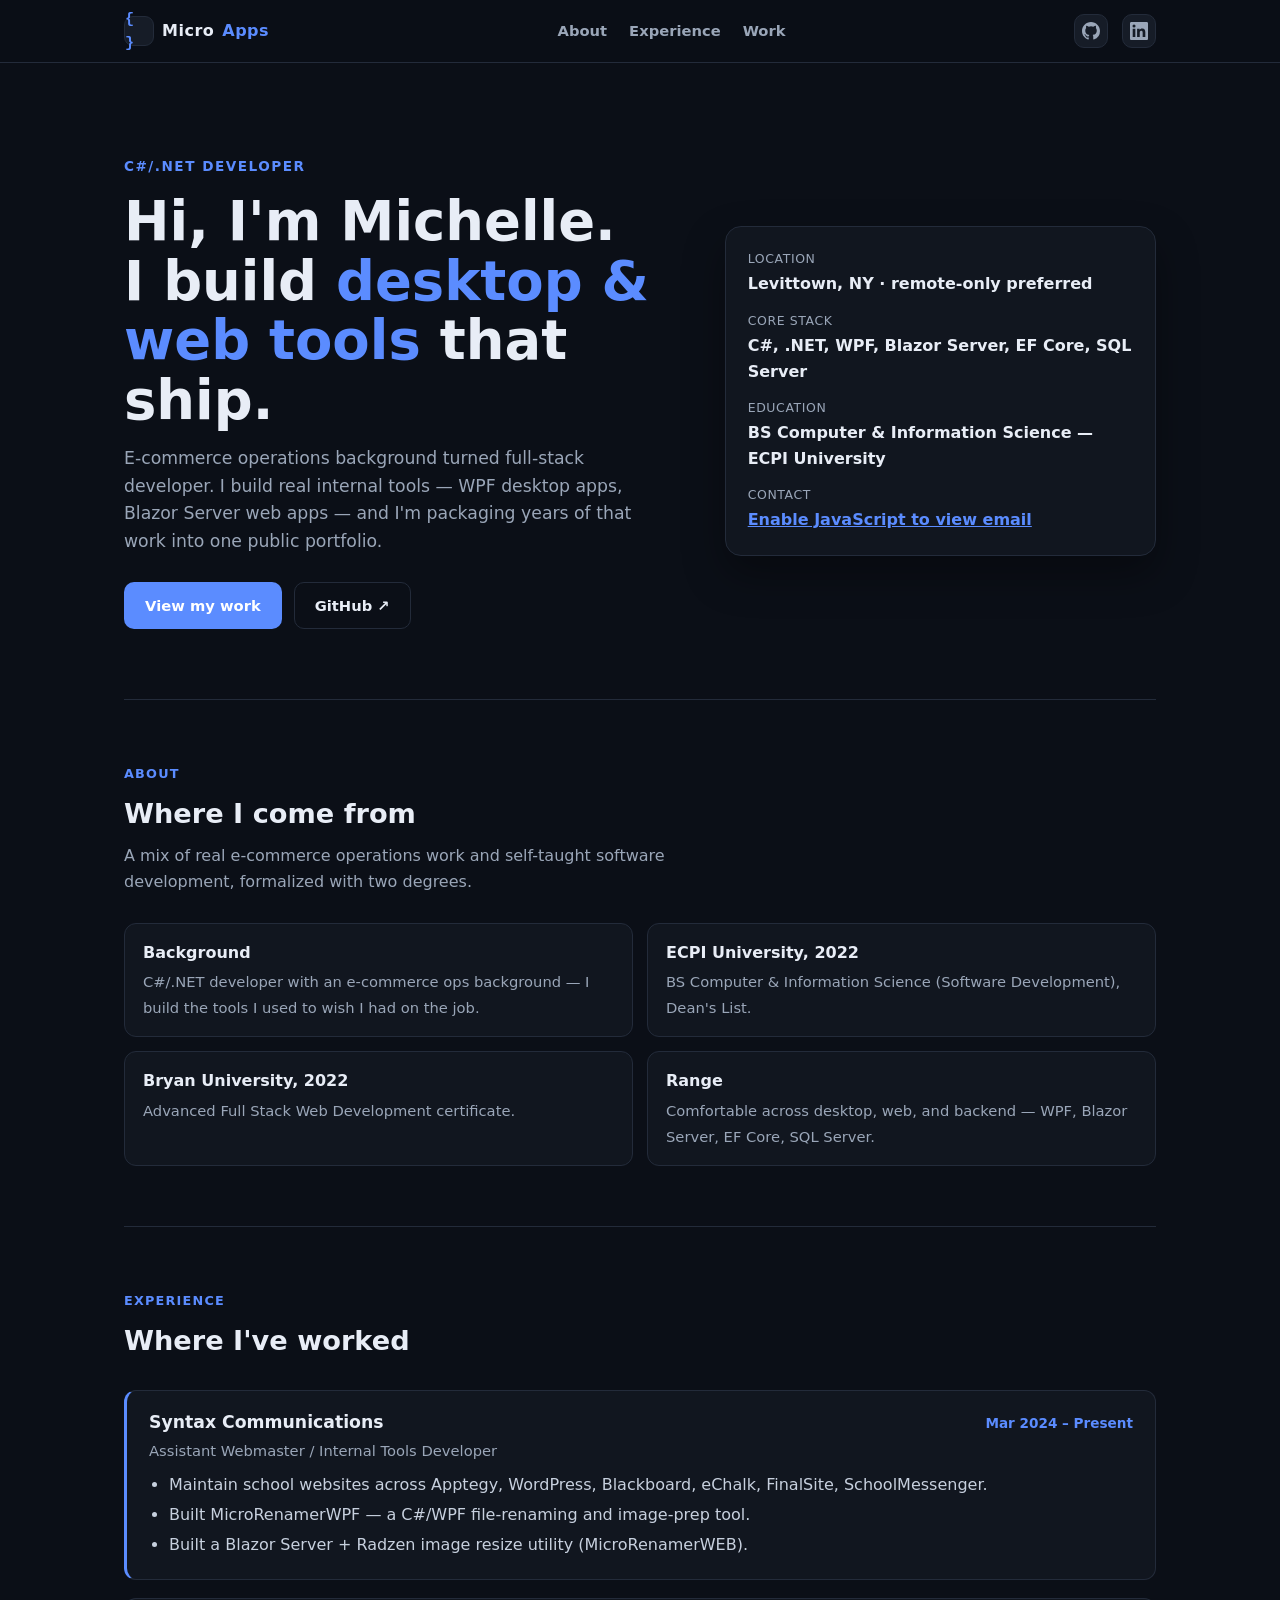
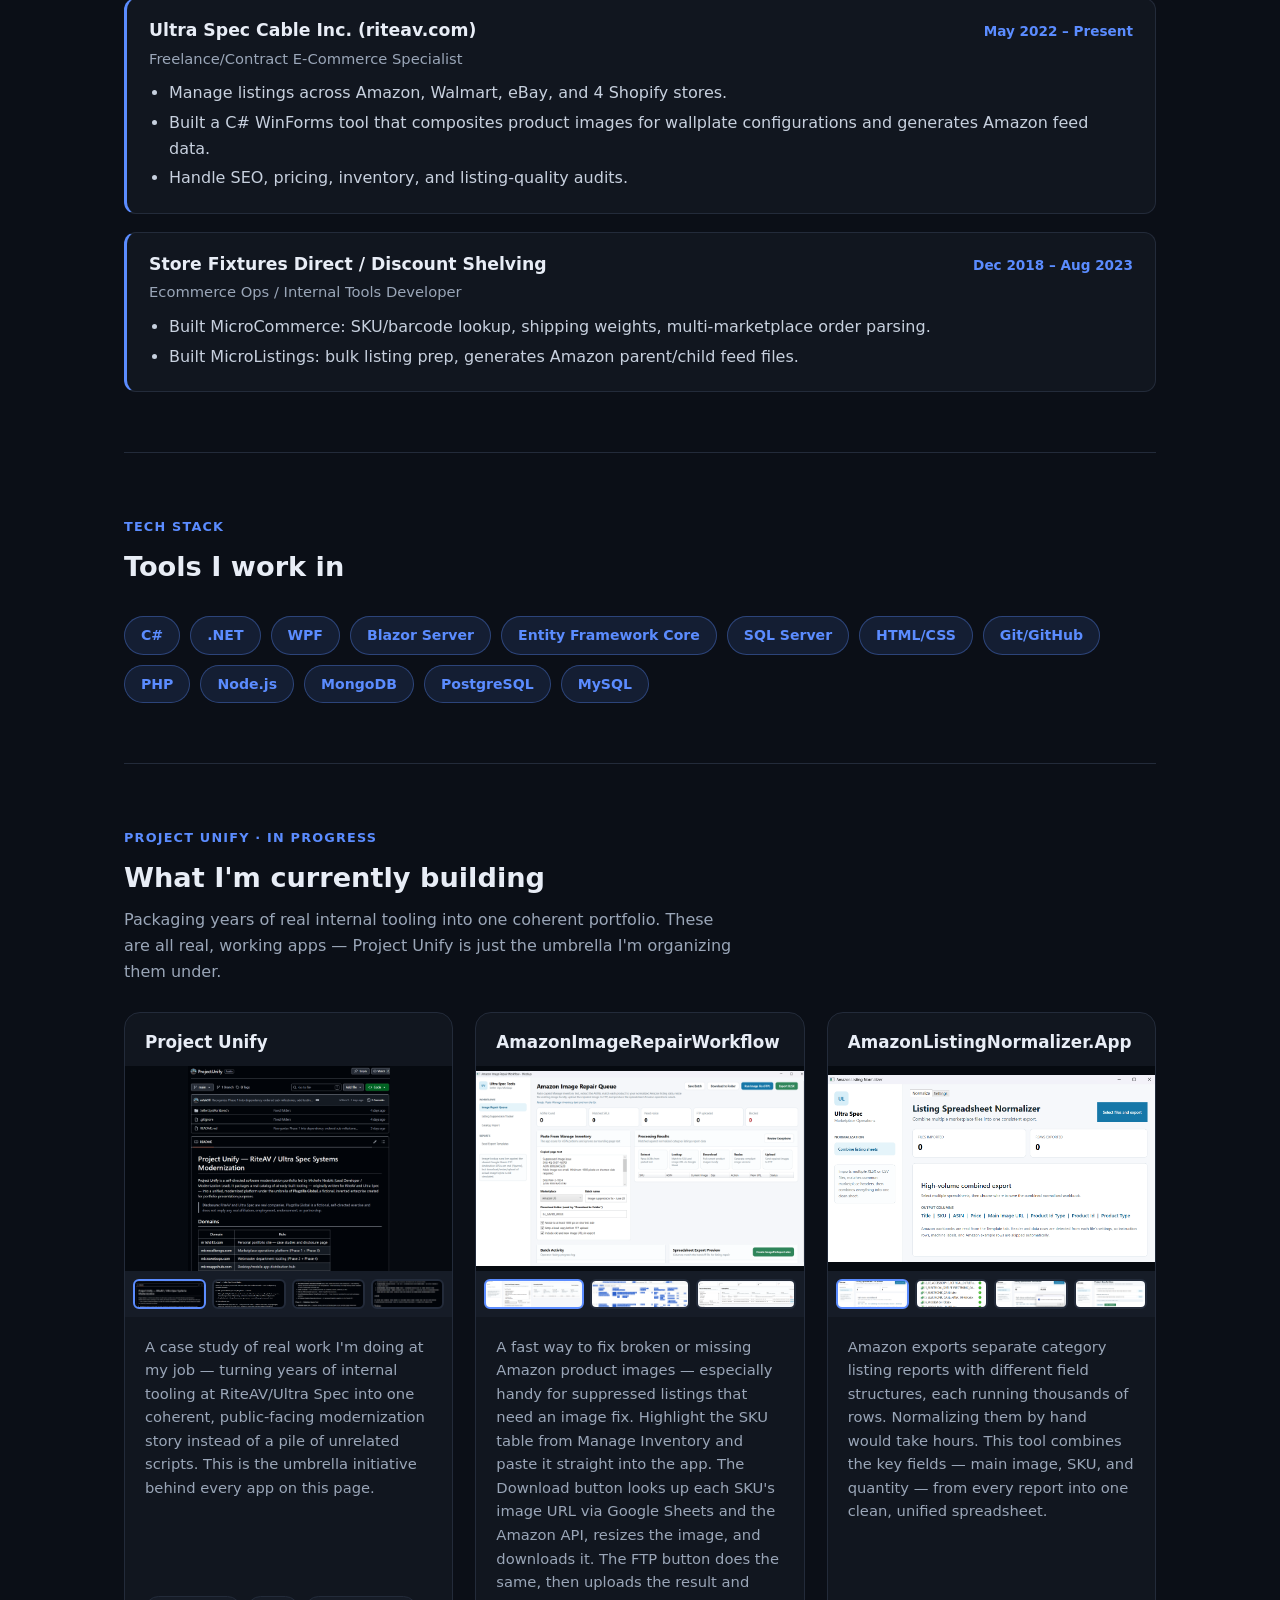
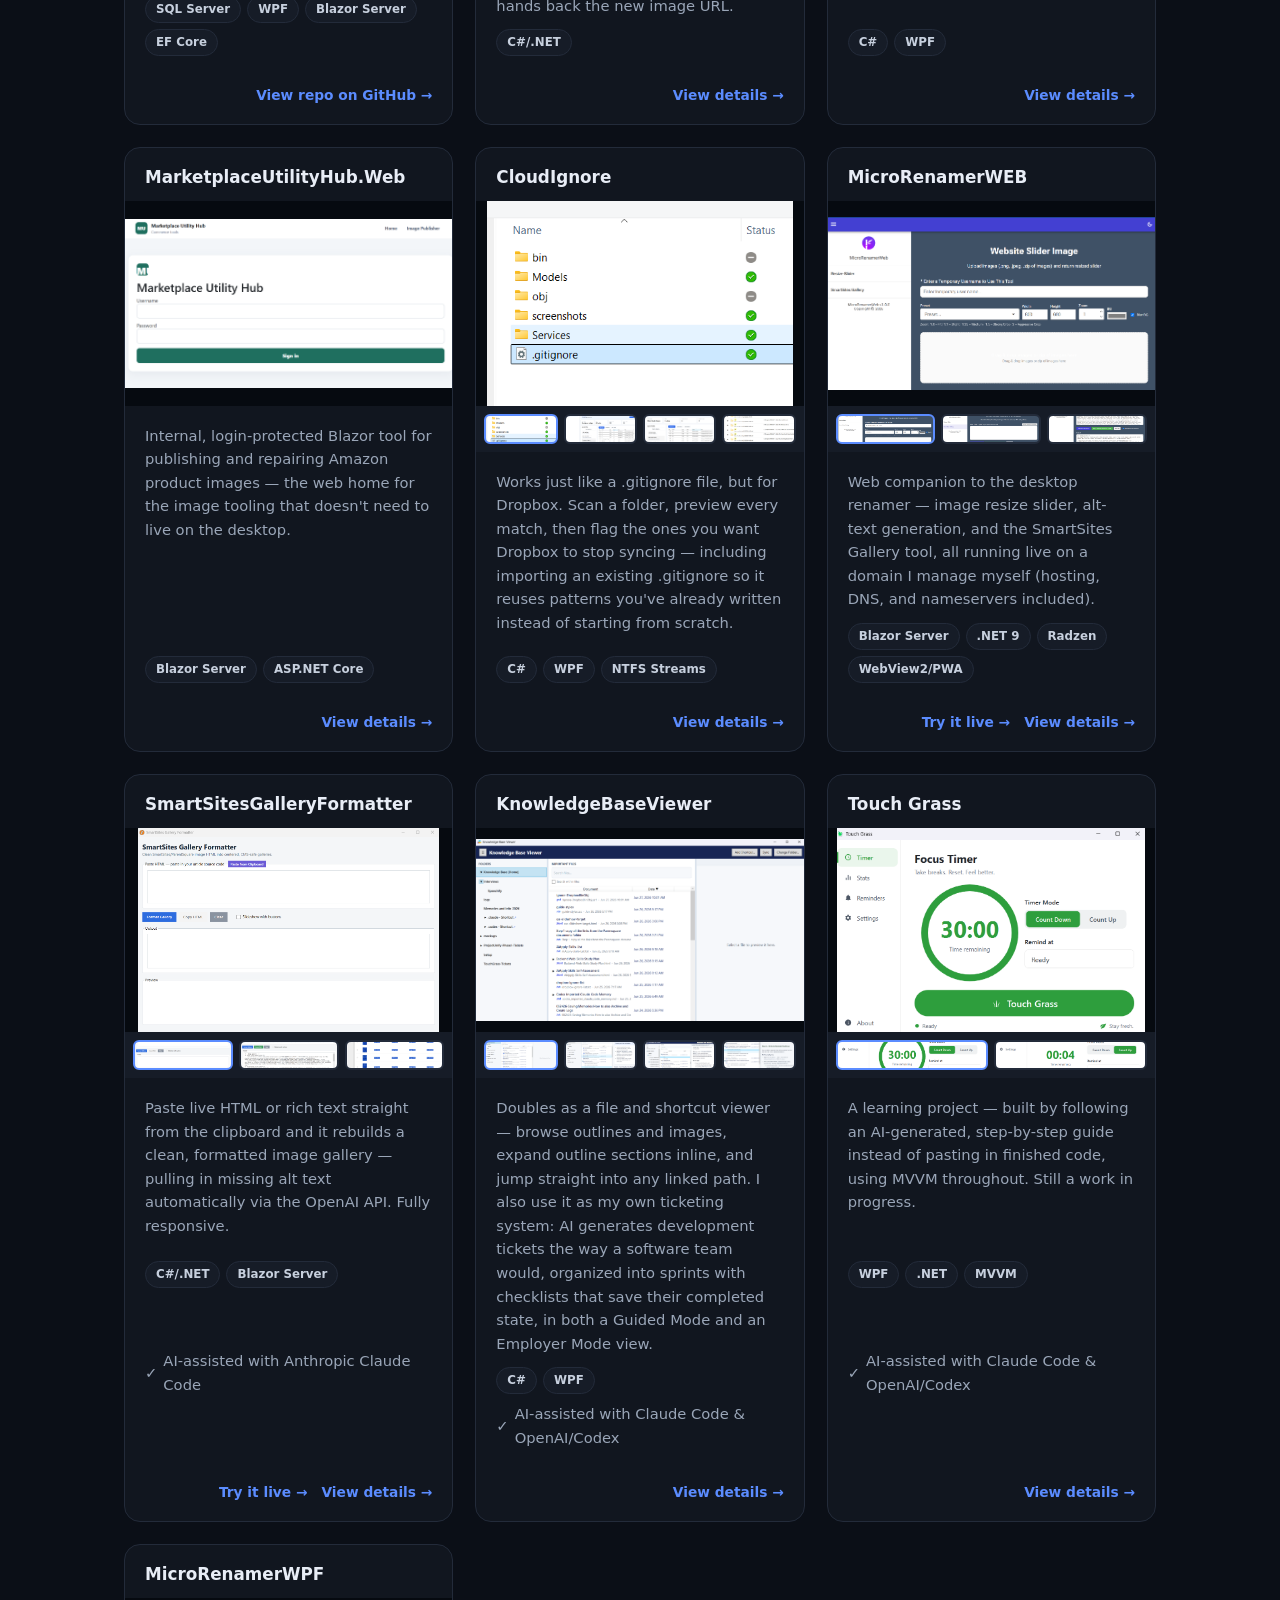
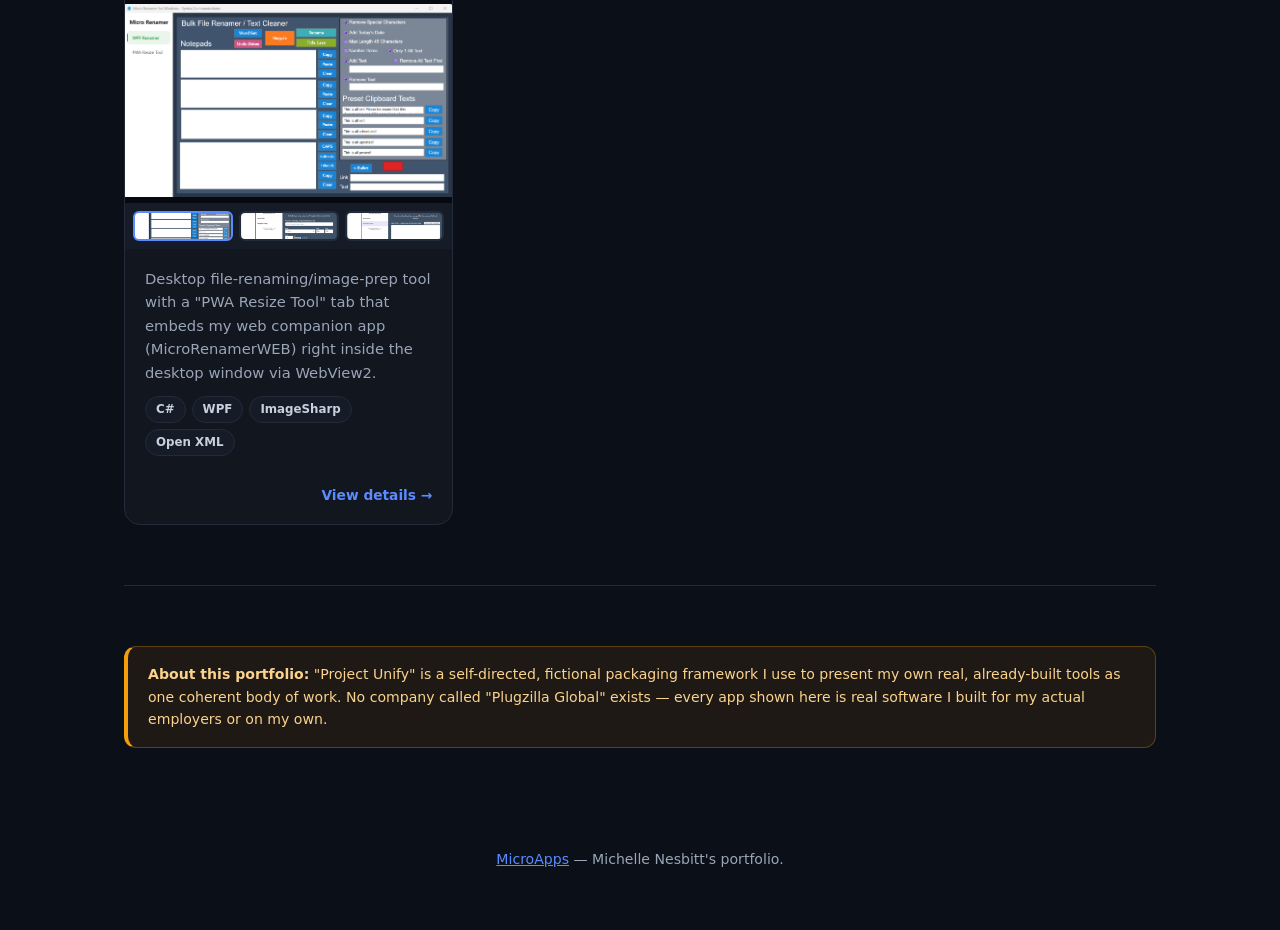
==== commit fc8d7d9b: "Add real MarketplaceUtilityHub.Web screenshot" ====
--- a/index.html
+++ b/index.html
@@ -186,11 +186,13 @@
       </article>
 
       <article class="card">
-        <div class="card-body">
-          <h3>MarketplaceUtilityHub.Web</h3>
+        <div class="card-title"><h3>MarketplaceUtilityHub.Web</h3></div>
+        <div class="card-media" data-slideshow="muh">
+          <img id="muhSlide1" class="active" src="images/MarketplaceUtilityHub-Screenshot1.png" alt="MarketplaceUtilityHub.Web login screen" />
+        </div>
+        <div class="card-body">
           <p>Internal, login-protected Blazor tool for publishing and repairing Amazon product images — the web home for the image tooling that doesn't need to live on the desktop.</p>
           <div class="card-badges"><span class="card-badge">Blazor Server</span><span class="card-badge">ASP.NET Core</span></div>
-          <p class="coming-later">Screenshots coming later.</p>
         </div>
         <div class="card-footer"><a class="card-link" href="apps/marketplaceutilityhub.html">View details →</a></div>
       </article>
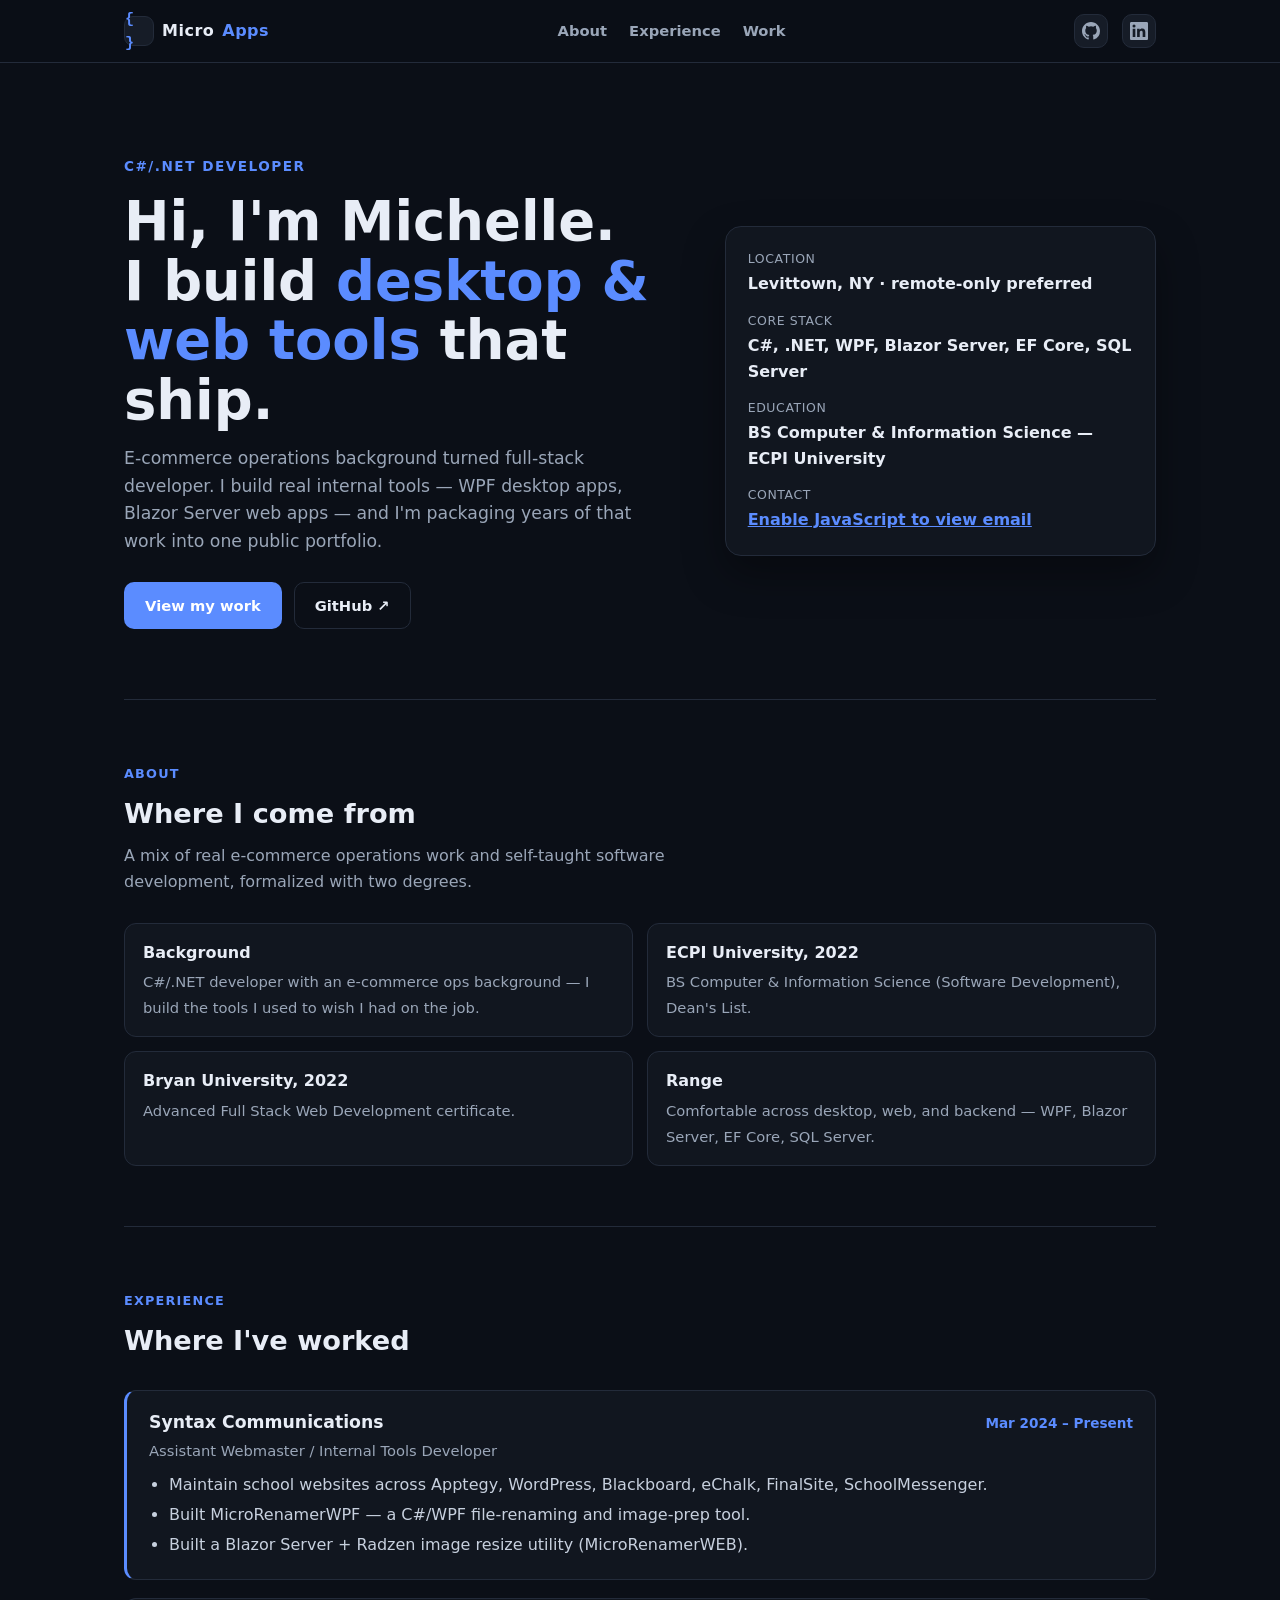
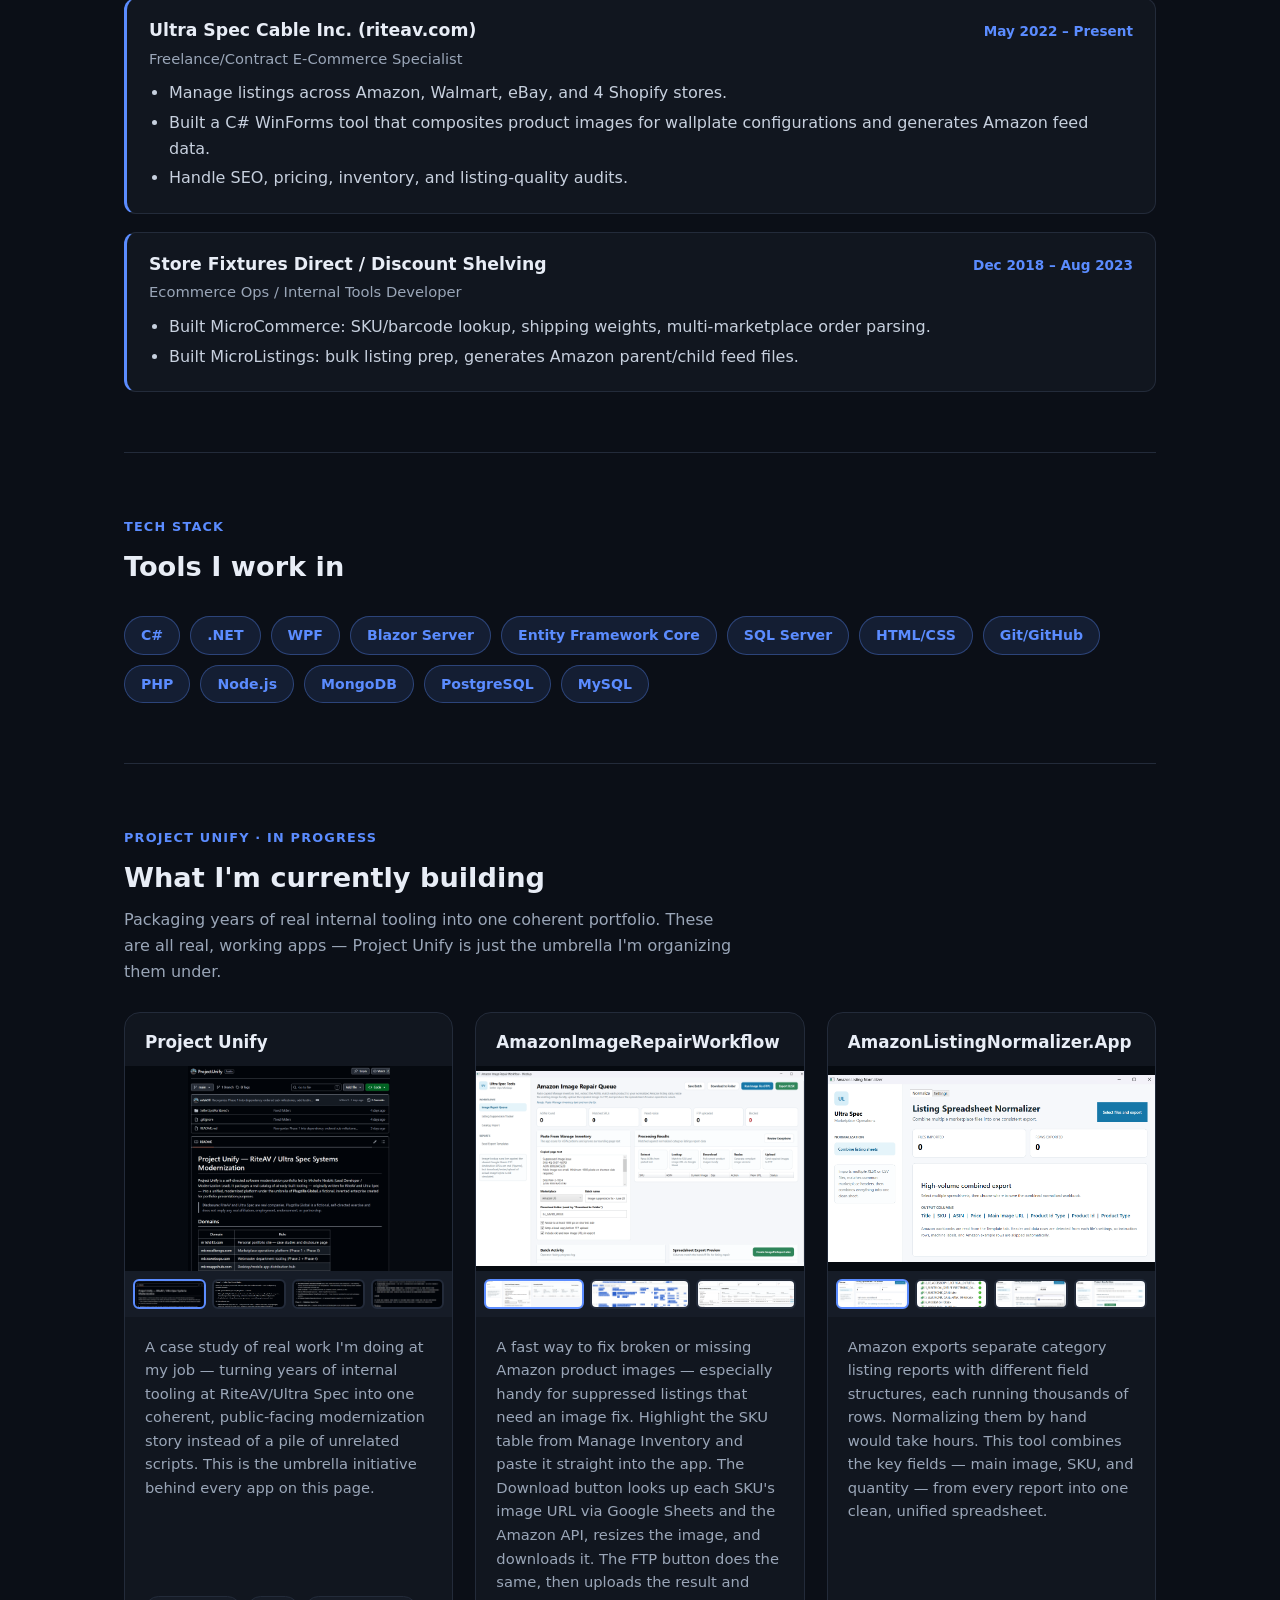
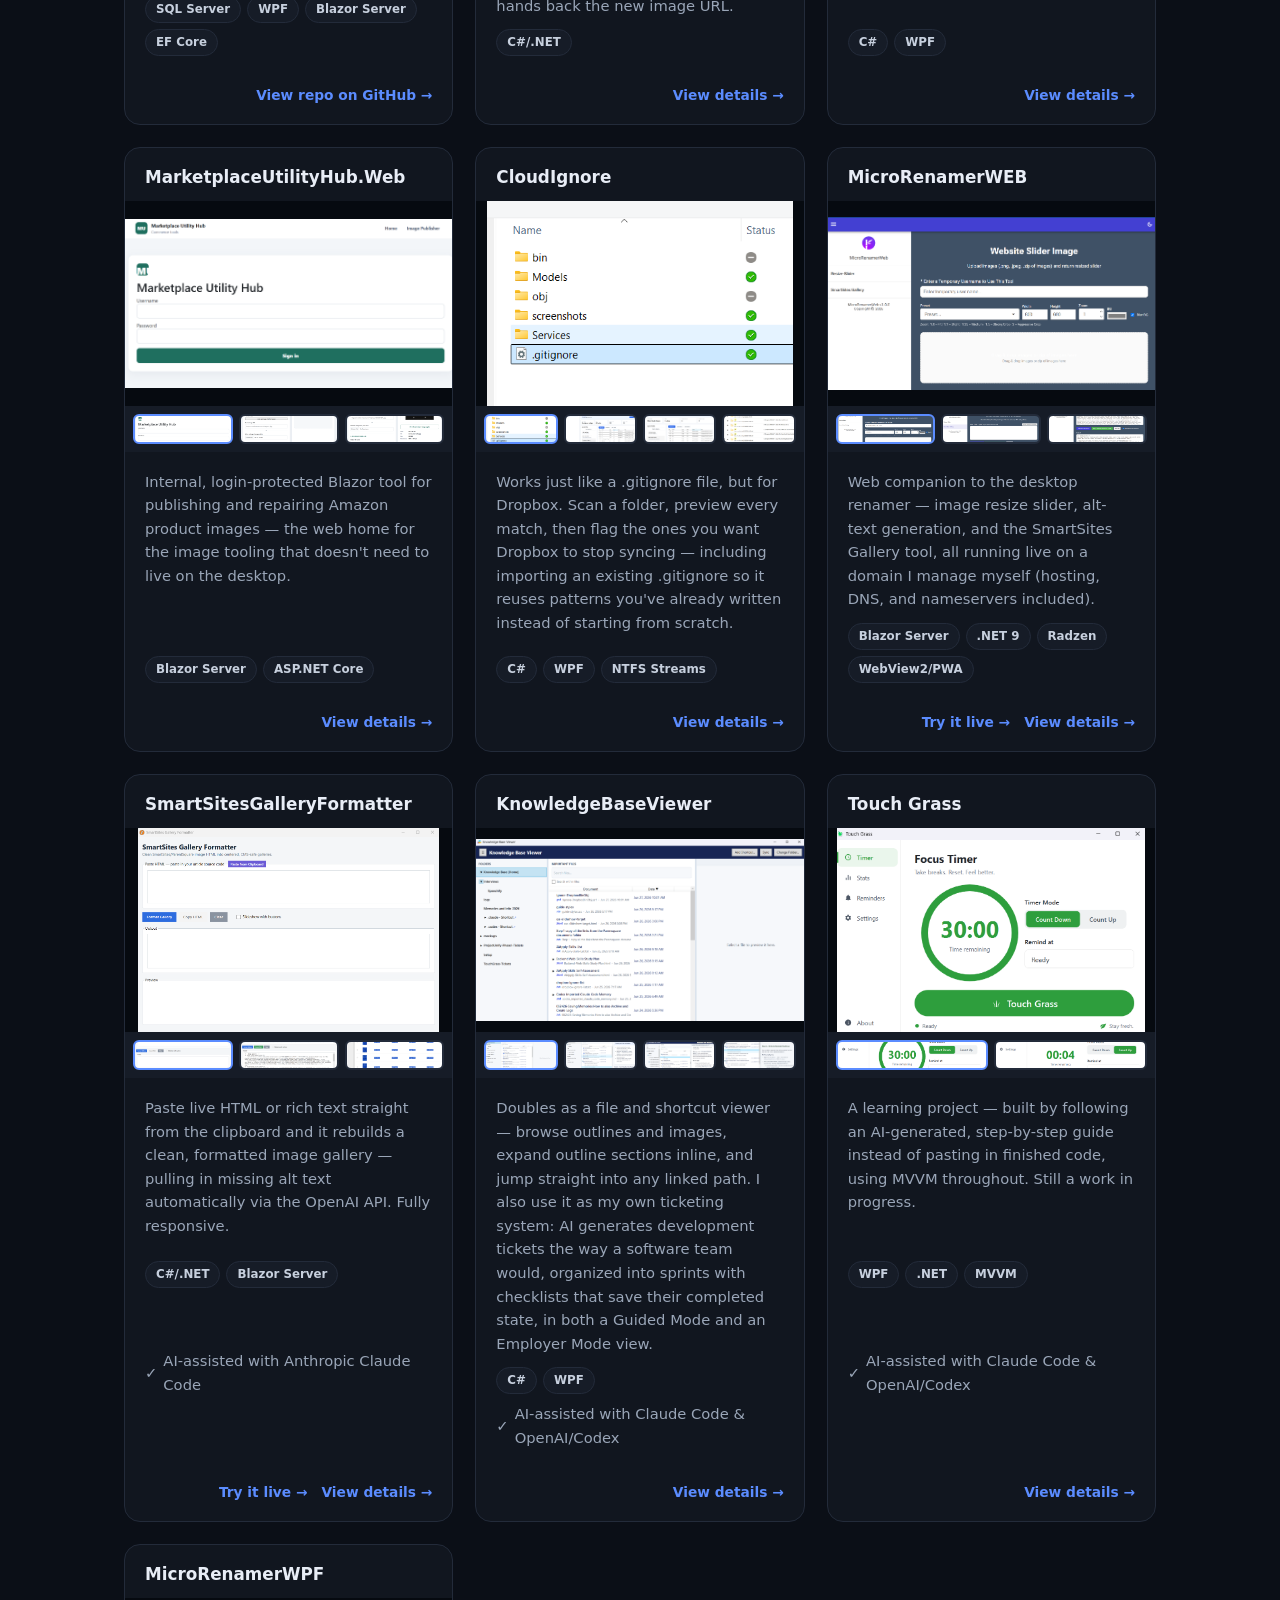
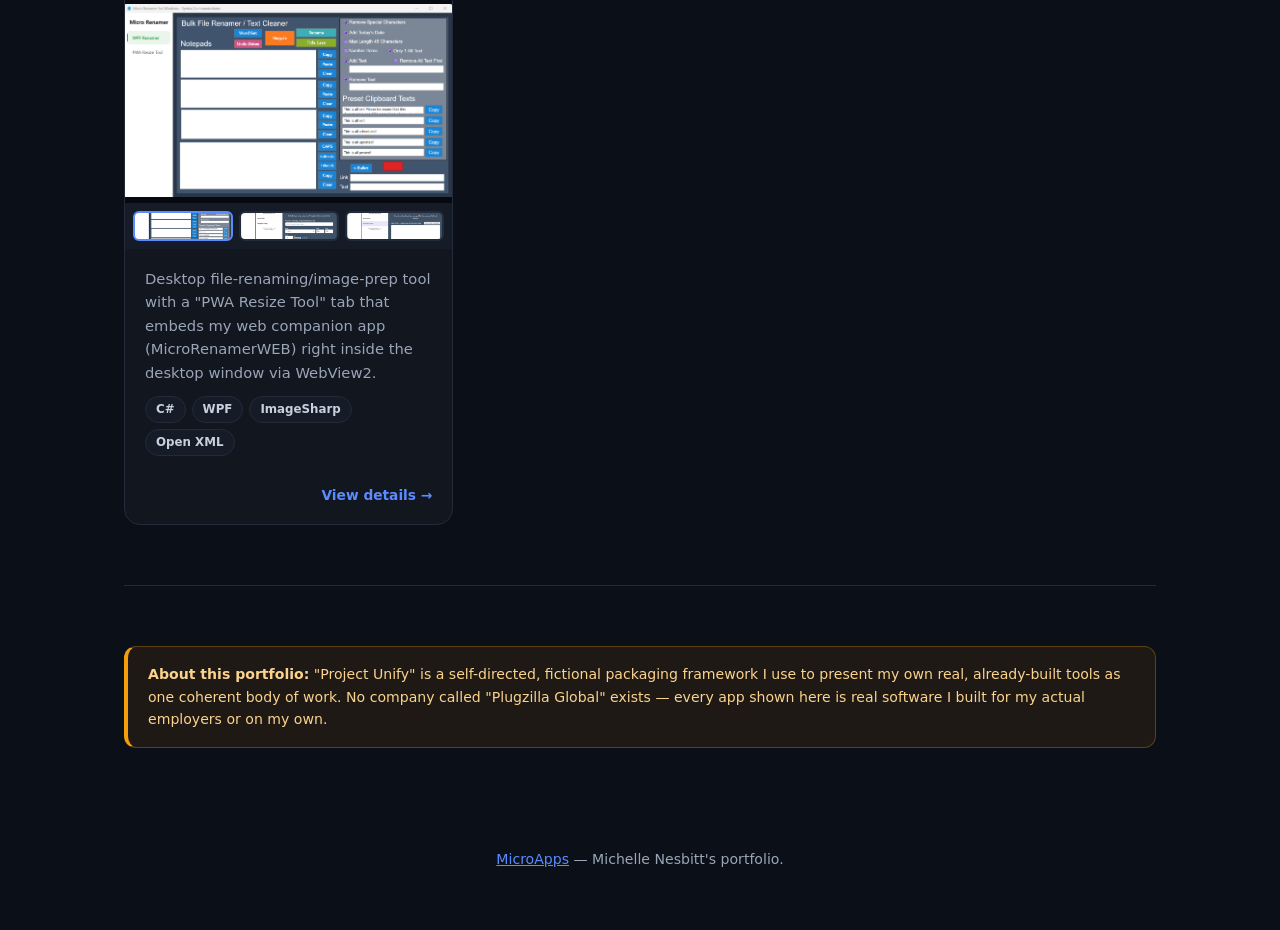
==== commit 73092010: "Add additional MarketplaceUtilityHub screenshots" ====
--- a/index.html
+++ b/index.html
@@ -189,6 +189,13 @@
         <div class="card-title"><h3>MarketplaceUtilityHub.Web</h3></div>
         <div class="card-media" data-slideshow="muh">
           <img id="muhSlide1" class="active" src="images/MarketplaceUtilityHub-Screenshot1.png" alt="MarketplaceUtilityHub.Web login screen" />
+          <img id="muhSlide2" src="images/MarketplaceUtilityHub-Screenshot2.png" alt="Marketplace Image Publisher form" />
+          <img id="muhSlide3" src="images/MarketplaceUtilityHub-Screenshot3.png" alt="Marketplace Image Publisher resized result" />
+        </div>
+        <div class="card-thumbs" data-thumbs="muh">
+          <button type="button" class="active" data-slide="muhSlide1" style="background-image:url('images/MarketplaceUtilityHub-Screenshot1.png')" aria-label="Show screenshot 1"></button>
+          <button type="button" data-slide="muhSlide2" style="background-image:url('images/MarketplaceUtilityHub-Screenshot2.png')" aria-label="Show screenshot 2"></button>
+          <button type="button" data-slide="muhSlide3" style="background-image:url('images/MarketplaceUtilityHub-Screenshot3.png')" aria-label="Show screenshot 3"></button>
         </div>
         <div class="card-body">
           <p>Internal, login-protected Blazor tool for publishing and repairing Amazon product images — the web home for the image tooling that doesn't need to live on the desktop.</p>
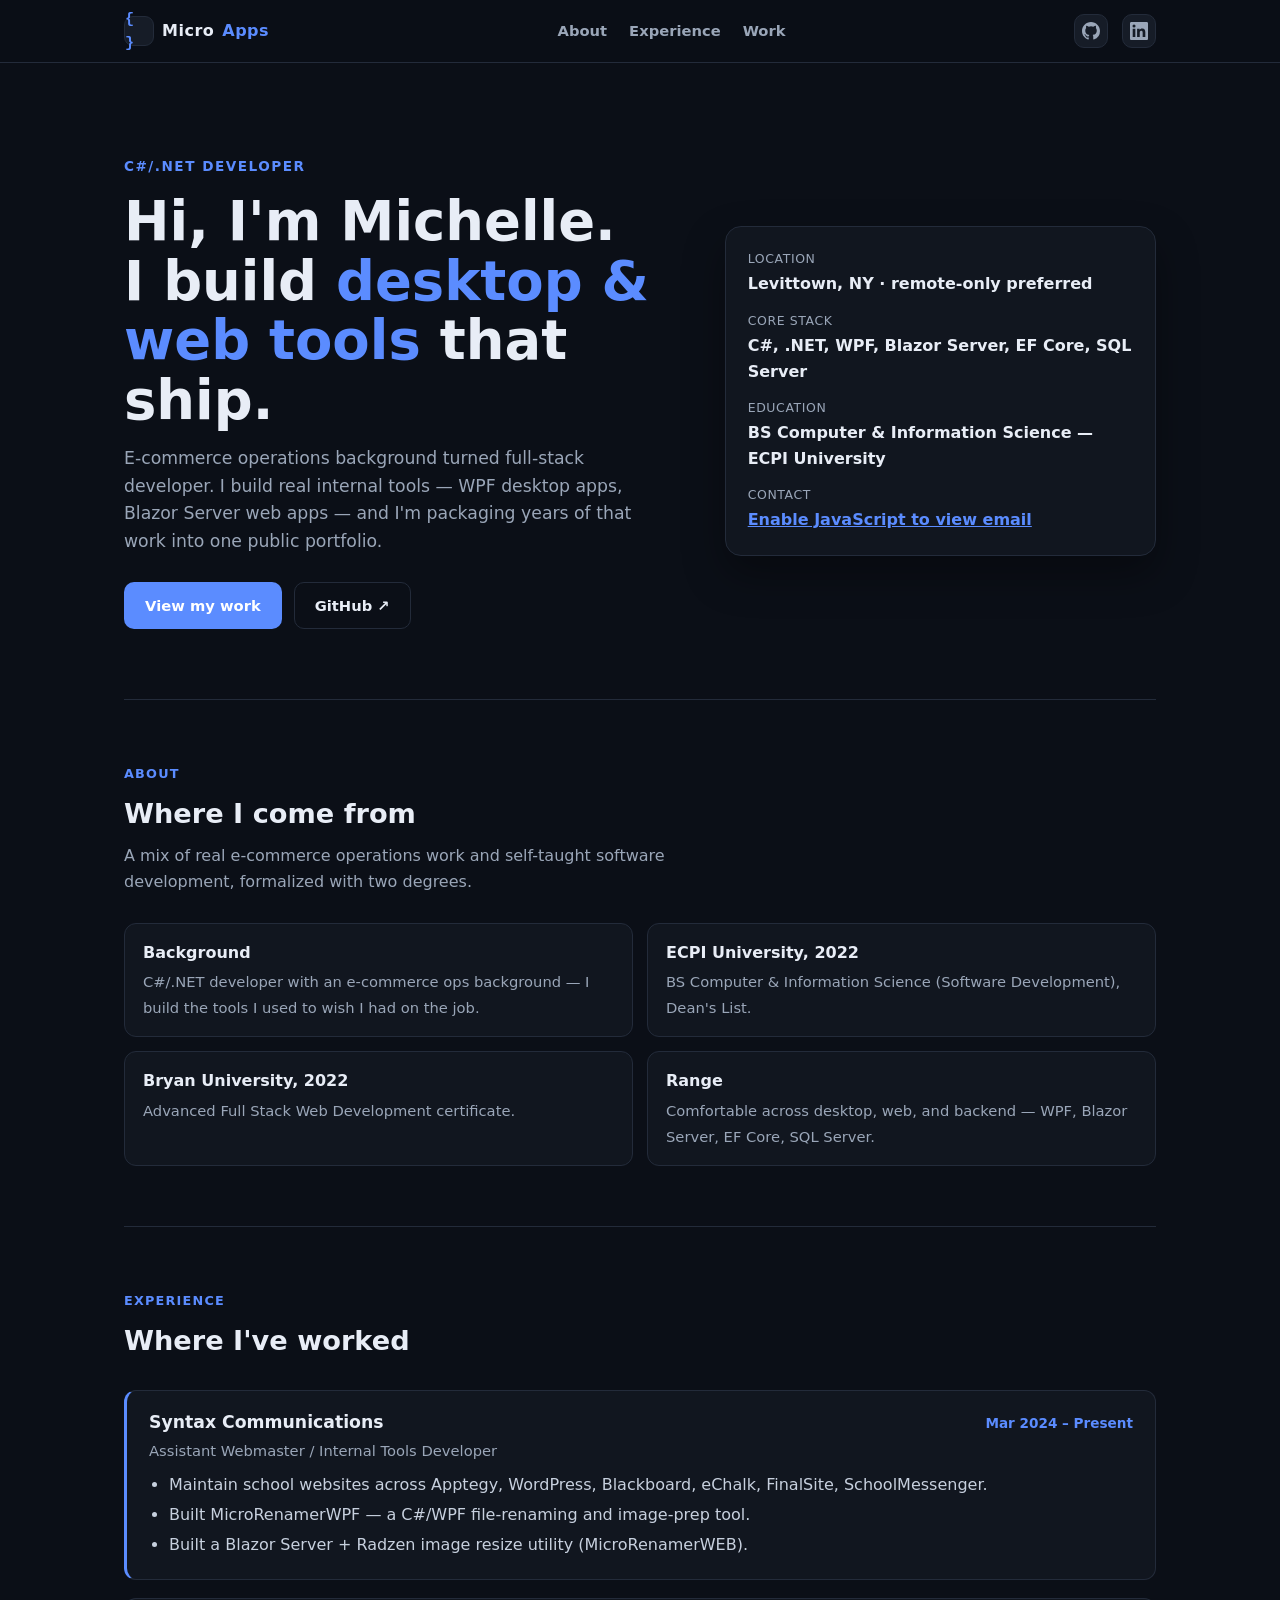
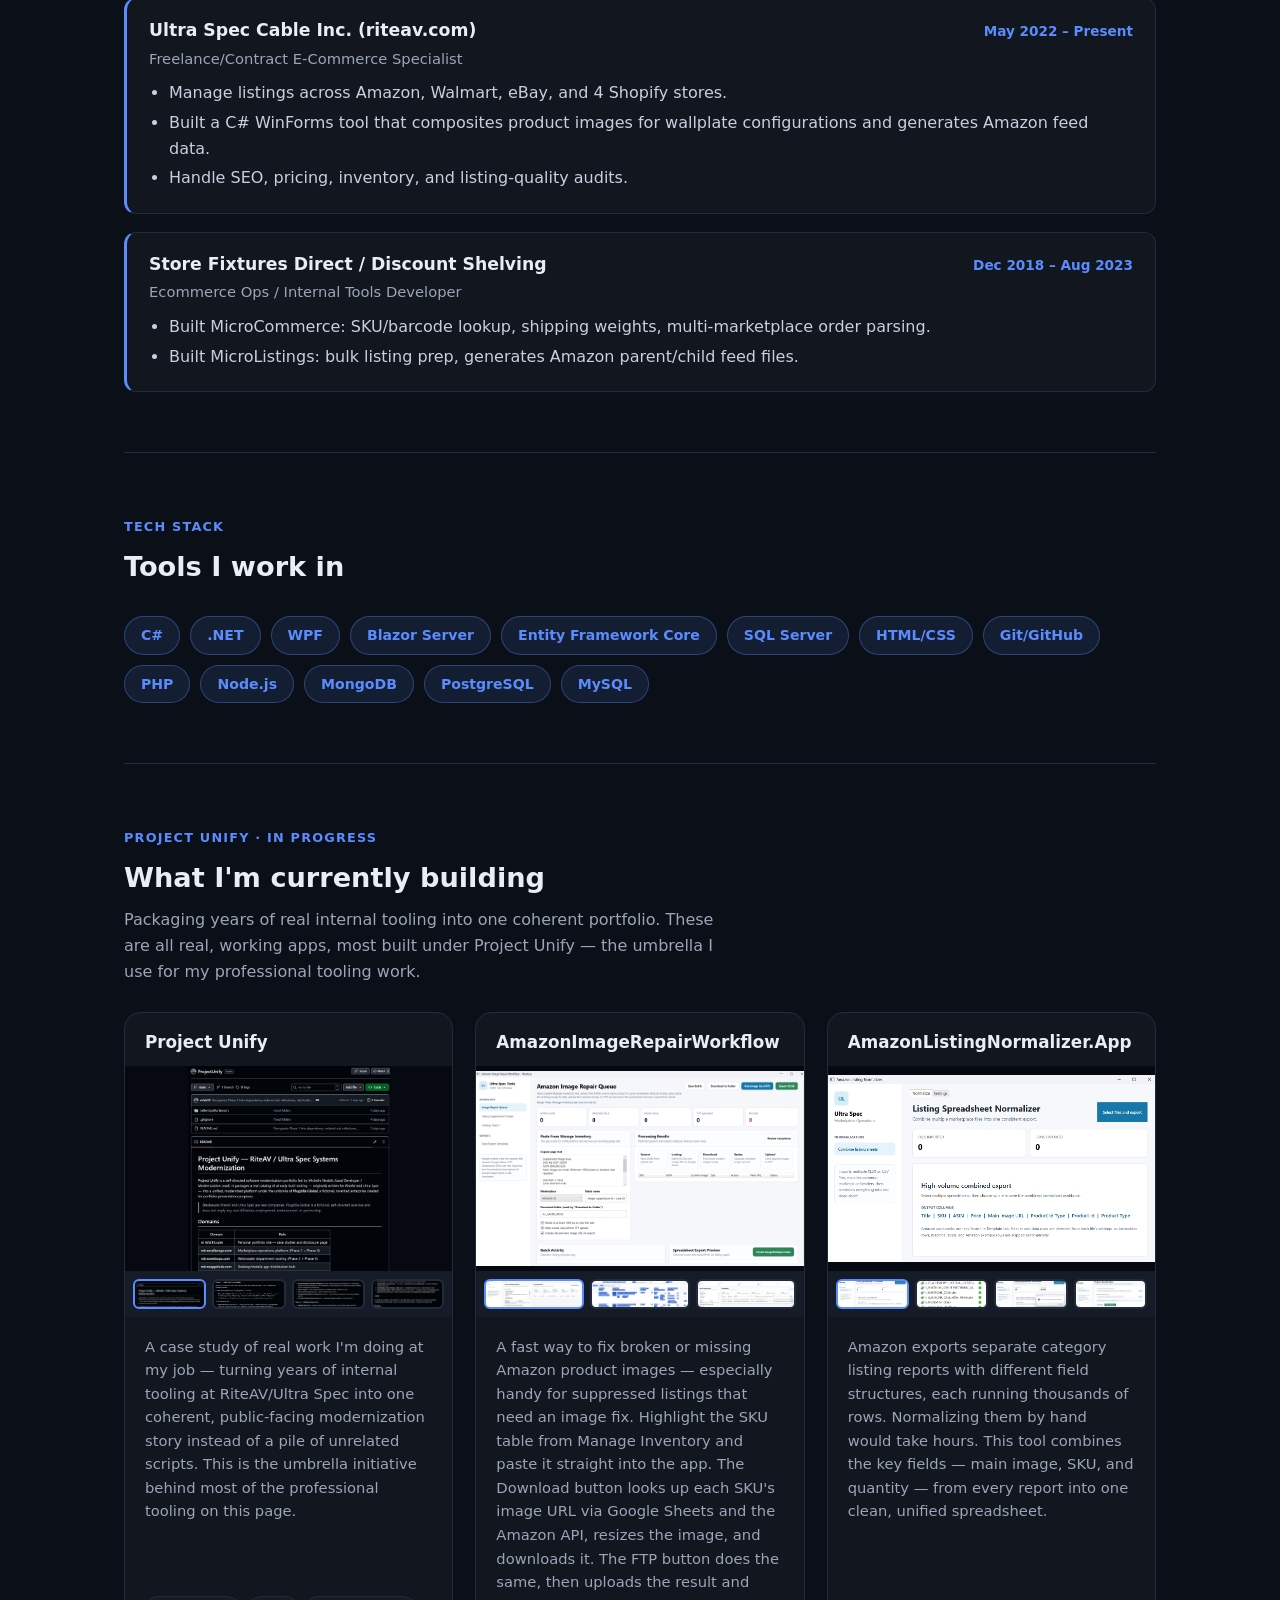
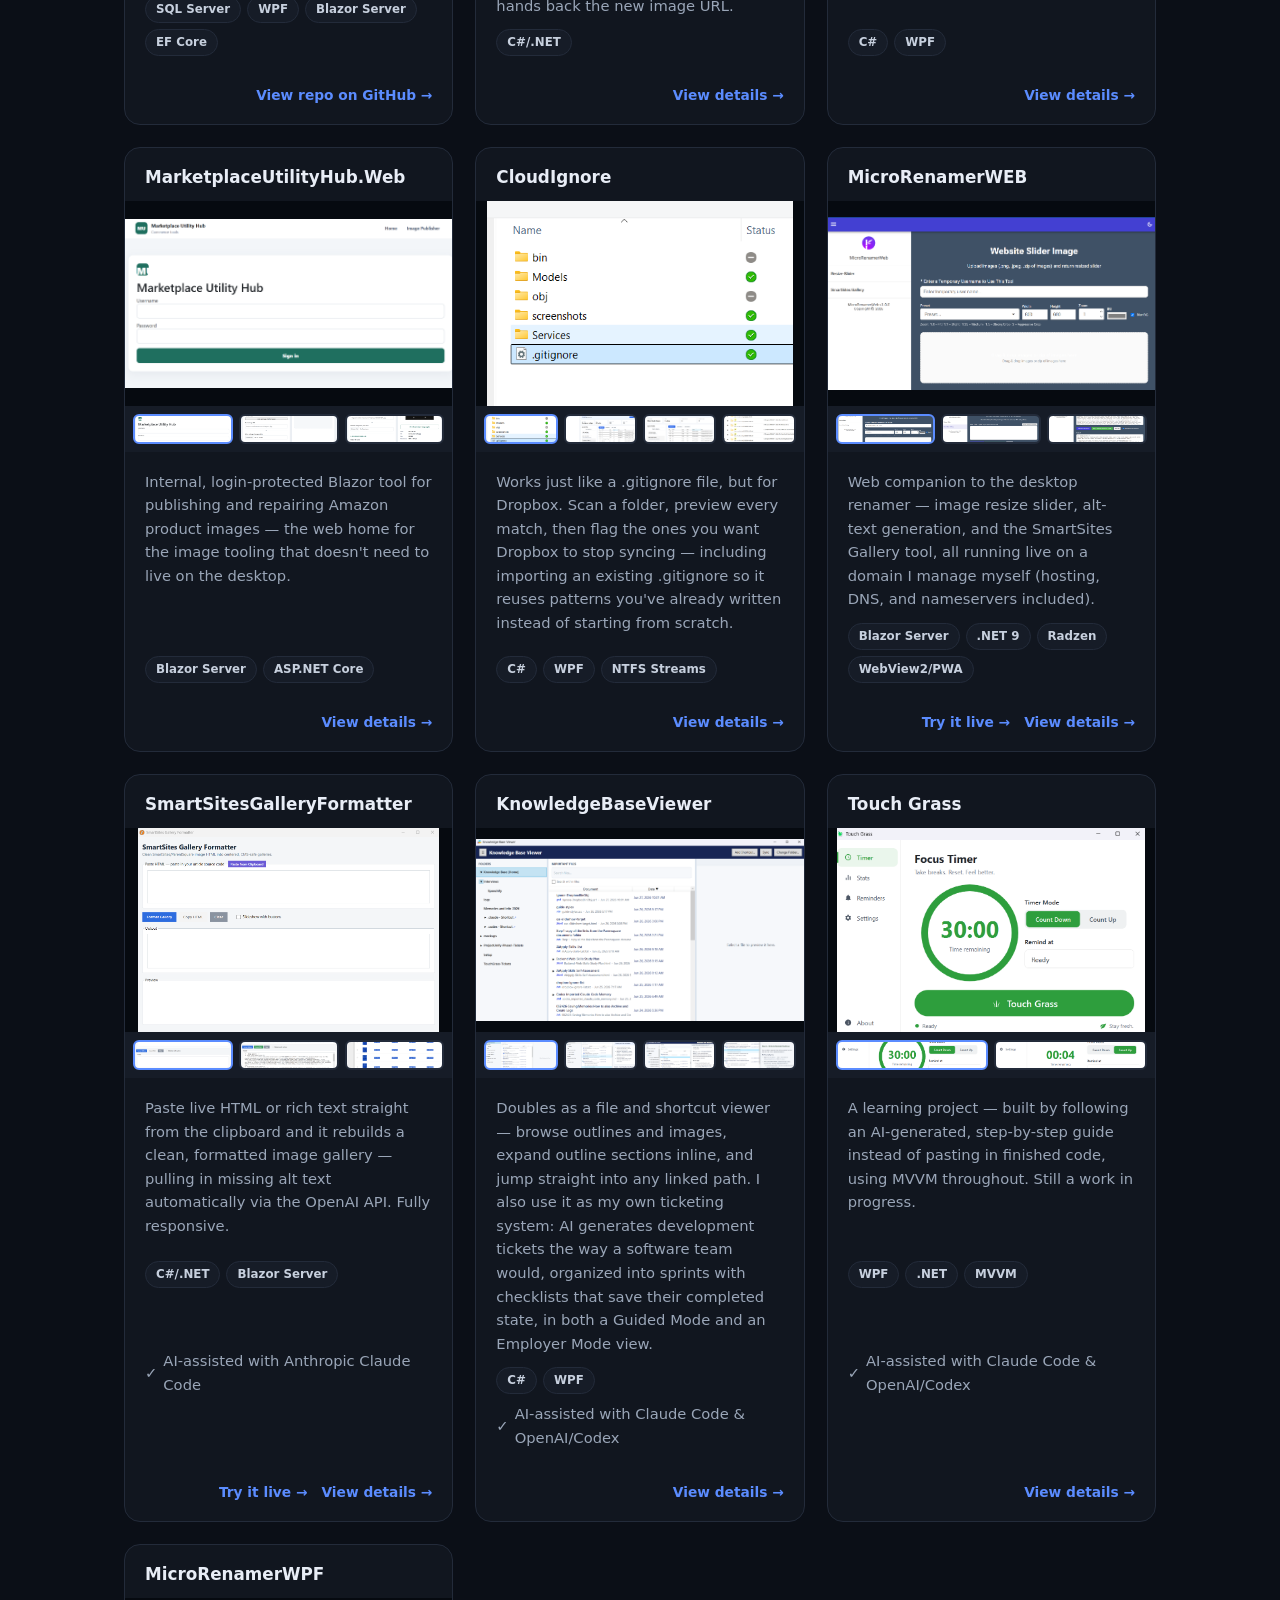
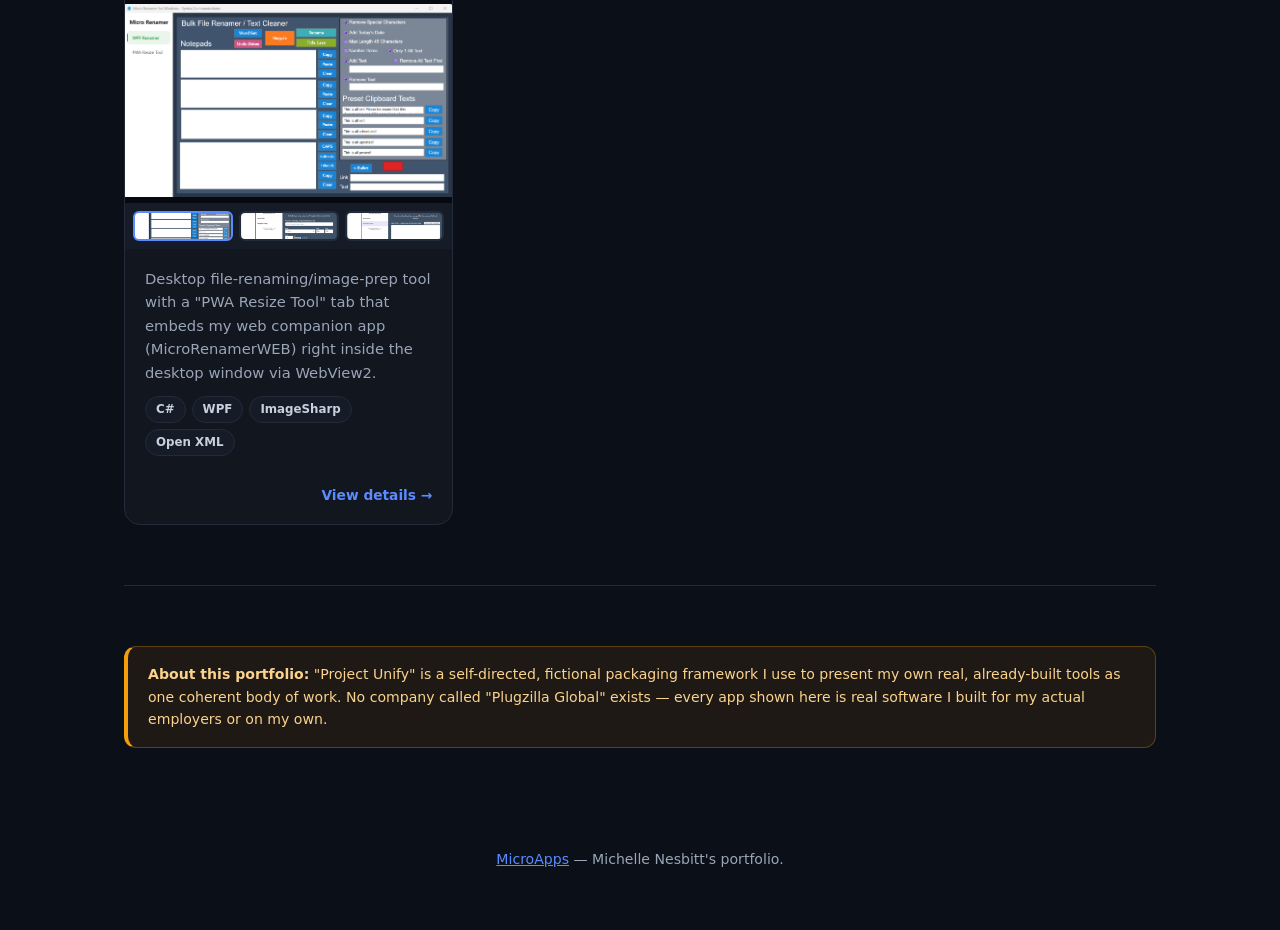
==== commit 55ae8e90: "Clarify Project Unify scope excludes personal learning projects" ====
--- a/index.html
+++ b/index.html
@@ -119,7 +119,7 @@
     <div class="section-head">
       <span class="section-eyebrow">Project Unify · In Progress</span>
       <h2>What I'm currently building</h2>
-      <p>Packaging years of real internal tooling into one coherent portfolio. These are all real, working apps — Project Unify is just the umbrella I'm organizing them under.</p>
+      <p>Packaging years of real internal tooling into one coherent portfolio. These are all real, working apps, most built under Project Unify — the umbrella I use for my professional tooling work.</p>
     </div>
 
     <div class="project-grid">
@@ -139,7 +139,7 @@
           <button type="button" data-slide="puSlide4" style="background-image:url('images/ProjectUnify-Screenshot4.png')" aria-label="Show screenshot 4"></button>
         </div>
         <div class="card-body">
-          <p>A case study of real work I'm doing at my job — turning years of internal tooling at RiteAV/Ultra Spec into one coherent, public-facing modernization story instead of a pile of unrelated scripts. This is the umbrella initiative behind every app on this page.</p>
+          <p>A case study of real work I'm doing at my job — turning years of internal tooling at RiteAV/Ultra Spec into one coherent, public-facing modernization story instead of a pile of unrelated scripts. This is the umbrella initiative behind most of the professional tooling on this page.</p>
           <div class="card-badges"><span class="card-badge">SQL Server</span><span class="card-badge">WPF</span><span class="card-badge">Blazor Server</span><span class="card-badge">EF Core</span></div>
         </div>
         <div class="card-footer"><a class="card-link" href="https://github.com/m1sh3ll/ProjectUnify" target="_blank" rel="noopener">View repo on GitHub →</a></div>
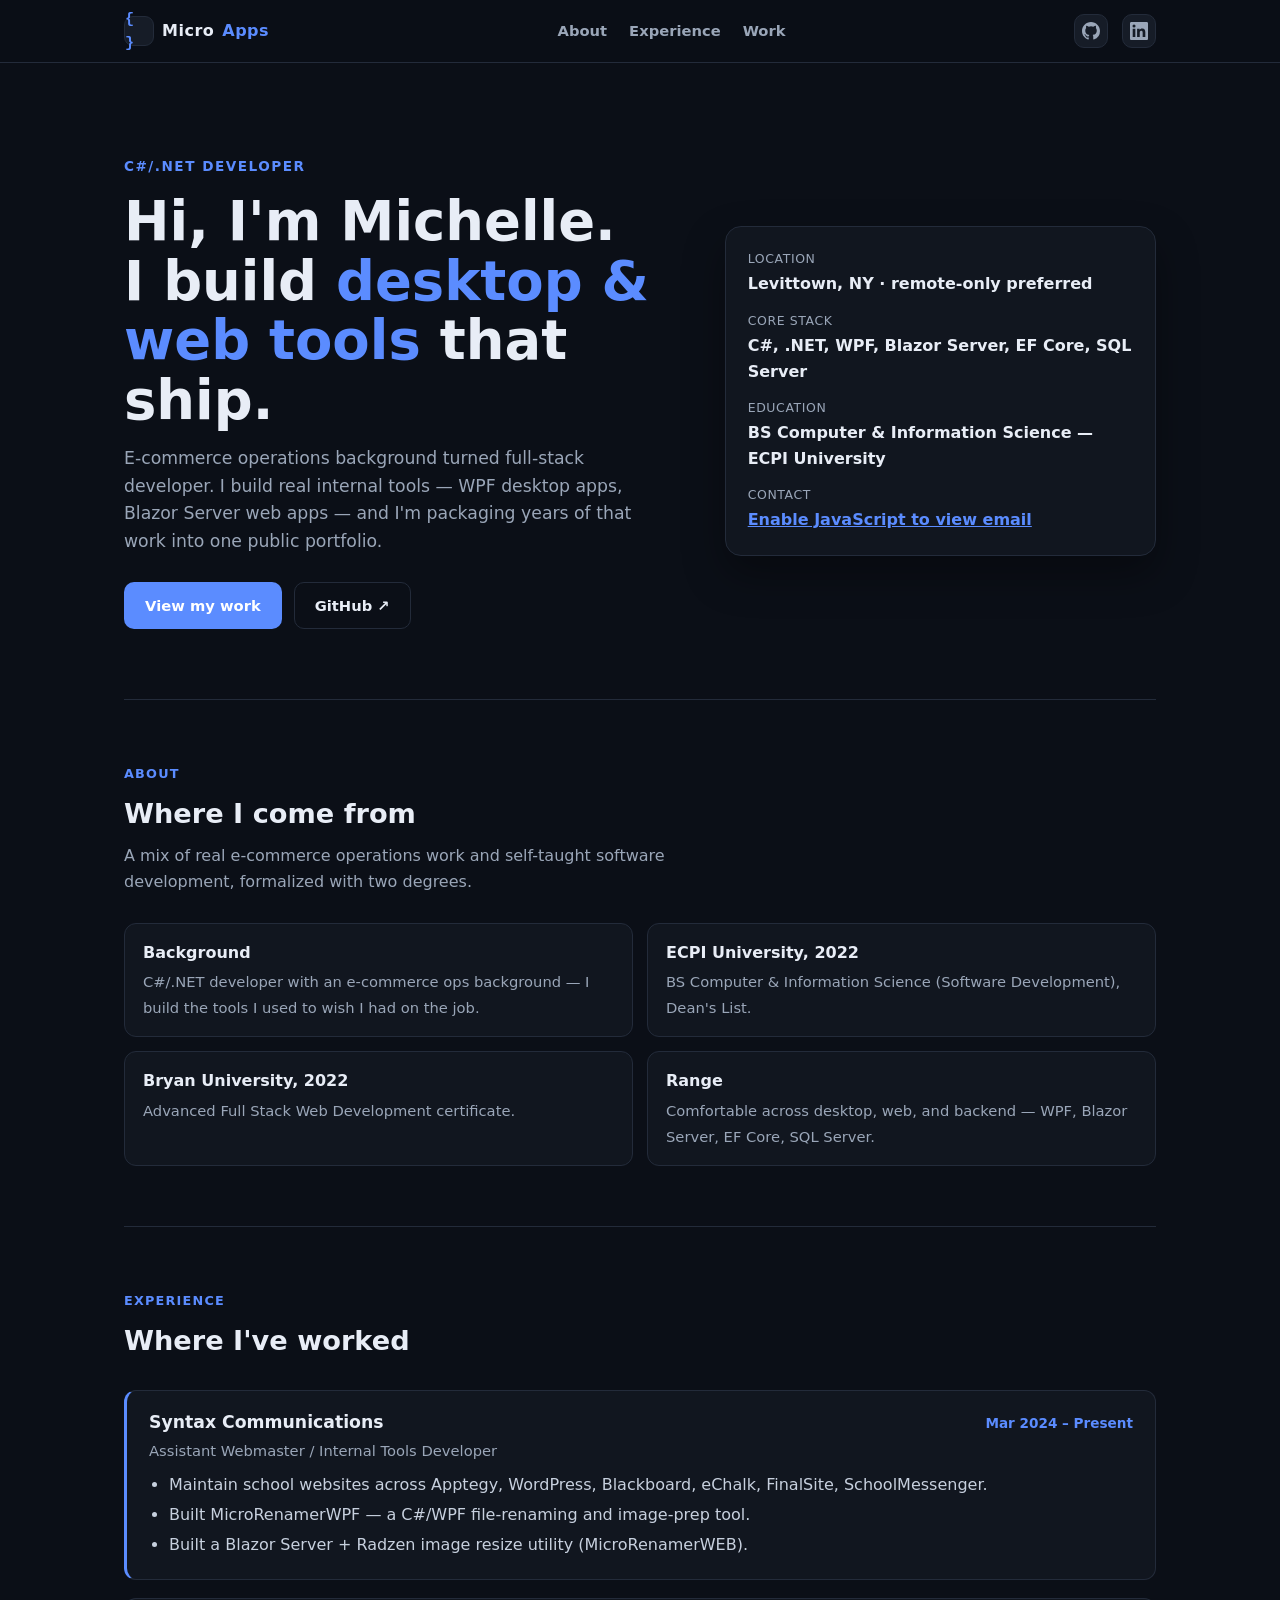
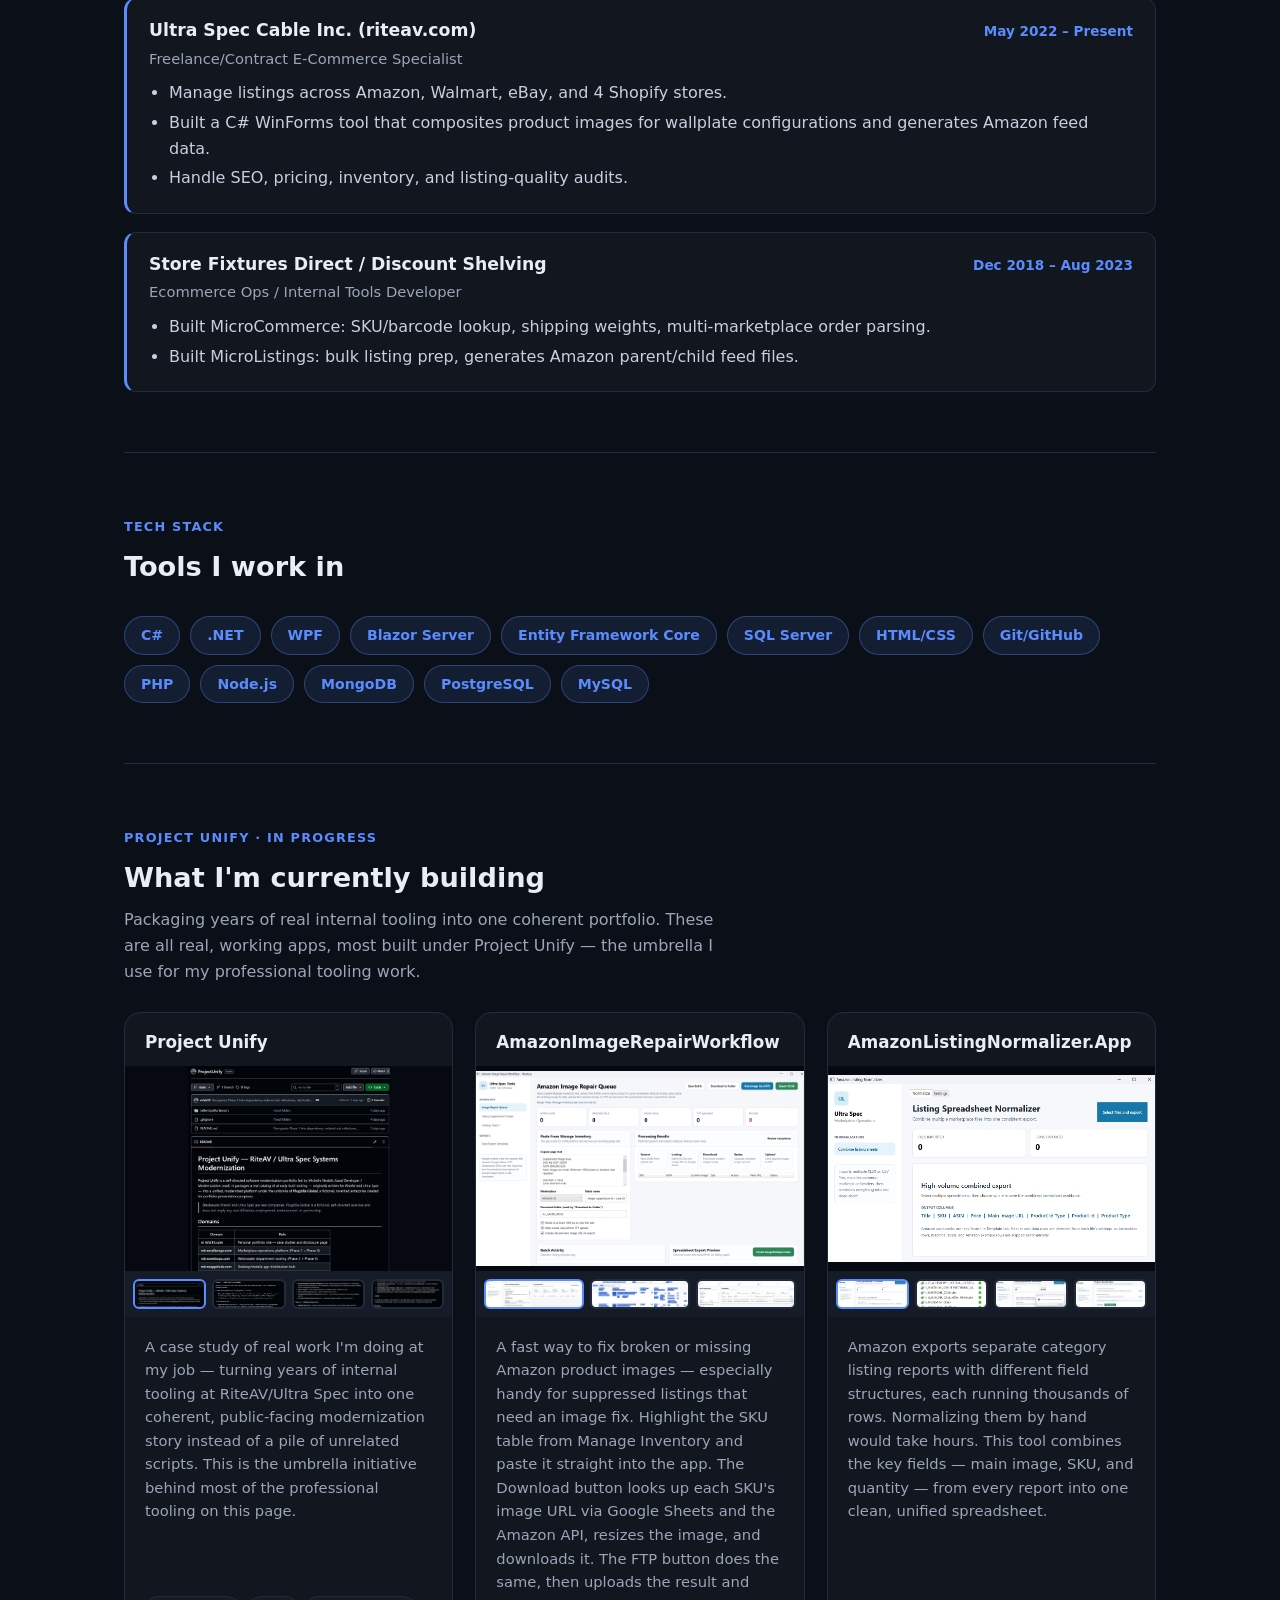
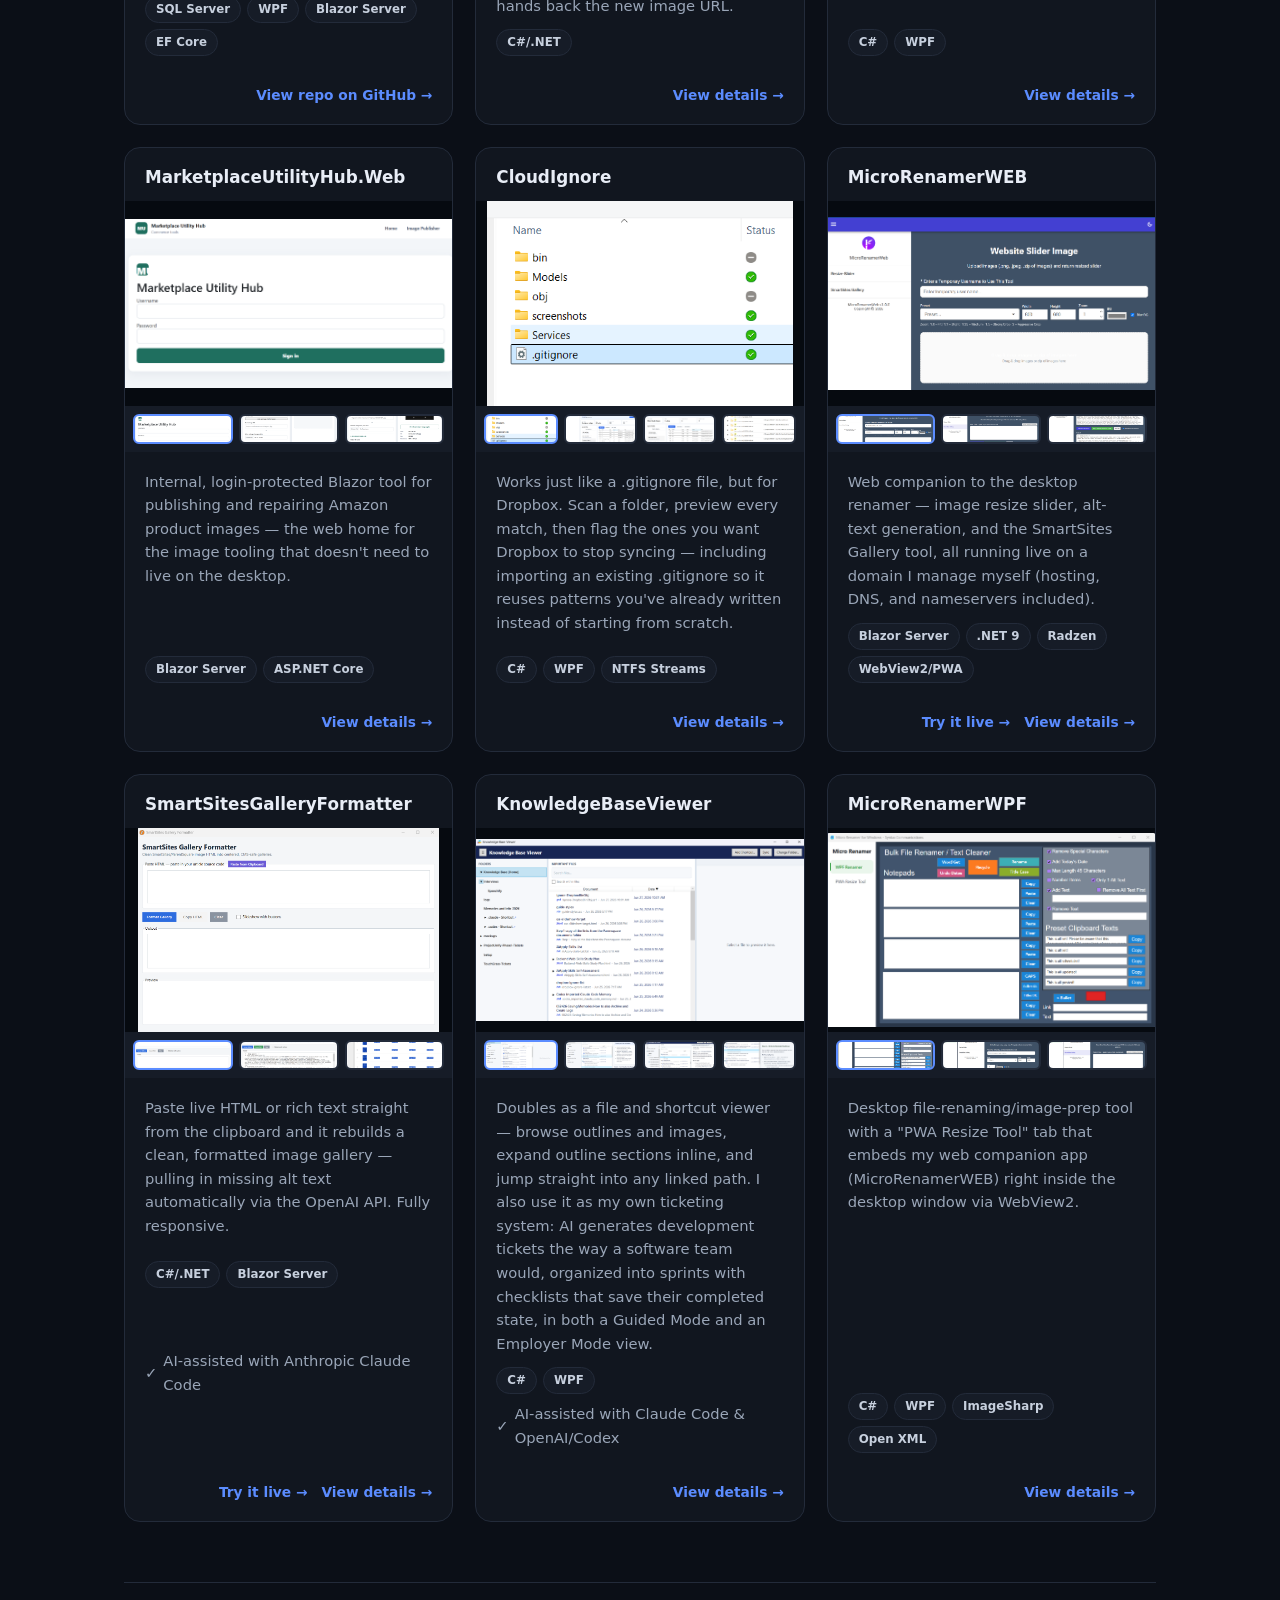
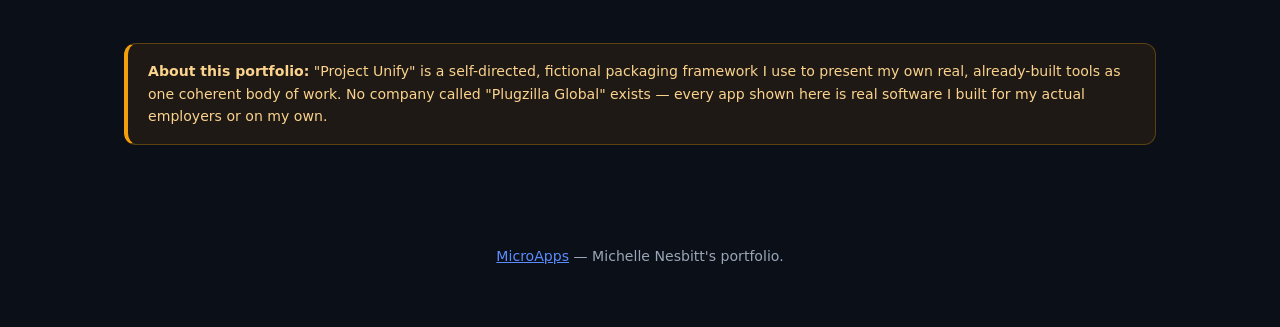
==== commit 1677b42c: "Remove Touch Grass from portfolio" ====
--- a/index.html
+++ b/index.html
@@ -287,24 +287,6 @@
       </article>
 
       <article class="card">
-        <div class="card-title"><h3>Touch Grass</h3></div>
-        <div class="card-media" data-slideshow="tg">
-          <img id="tgSlide1" class="active" src="images/TouchGrass-Screenshot1.png" alt="Touch Grass main screen" />
-          <img id="tgSlide2" src="images/TouchGrass-Screenshot2.png" alt="Touch Grass in use" />
-        </div>
-        <div class="card-thumbs" data-thumbs="tg">
-          <button type="button" class="active" data-slide="tgSlide1" style="background-image:url('images/TouchGrass-Screenshot1.png')" aria-label="Show screenshot 1"></button>
-          <button type="button" data-slide="tgSlide2" style="background-image:url('images/TouchGrass-Screenshot2.png')" aria-label="Show screenshot 2"></button>
-        </div>
-        <div class="card-body">
-          <p>A learning project — built by following an AI-generated, step-by-step guide instead of pasting in finished code, using MVVM throughout. Still a work in progress.</p>
-          <div class="card-badges"><span class="card-badge">WPF</span><span class="card-badge">.NET</span><span class="card-badge">MVVM</span></div>
-          <p class="ai-note">AI-assisted with Claude Code &amp; OpenAI/Codex</p>
-        </div>
-        <div class="card-footer"><a class="card-link" href="apps/touchgrass.html">View details →</a></div>
-      </article>
-
-      <article class="card">
         <div class="card-title"><h3>MicroRenamerWPF</h3></div>
         <div class="card-media" data-slideshow="mrw">
           <img id="mrwSlide1" class="active" src="images/MicroRenamerWPF-Screenshot1.png" alt="MicroRenamerWPF main renamer view" />
